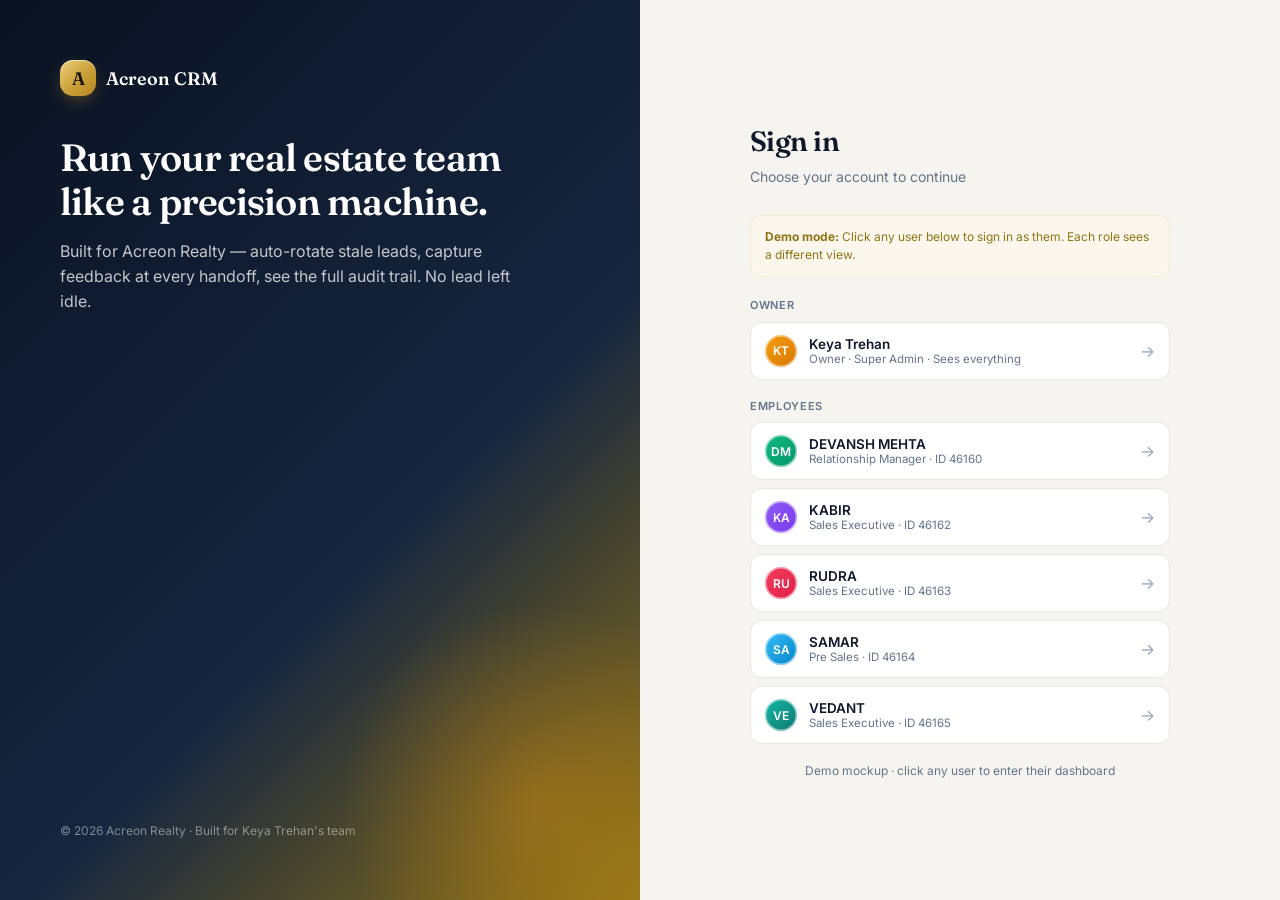
==== channel-partners.html @ ea645034 "Anonymize all names + rebrand to Acreon; premium mobile-app restyle - Replace every employee/lead/CP" ====
<!DOCTYPE html>
<html lang="en">
<head>
<meta charset="UTF-8">
<meta name="robots" content="noindex">
<meta name="viewport" content="width=device-width, initial-scale=1.0">
<link rel="icon" href="data:image/svg+xml,%3Csvg xmlns='http://www.w3.org/2000/svg' viewBox='0 0 24 24'%3E%3Crect width='24' height='24' rx='6' fill='%23b45309'/%3E%3Ctext x='12' y='17' font-size='14' font-family='Georgia,serif' fill='white' text-anchor='middle'%3ED%3C/text%3E%3C/svg%3E">
<title>Channel Partners — Acreon CRM</title>
<link rel="preconnect" href="https://fonts.googleapis.com">
<link rel="preconnect" href="https://fonts.gstatic.com" crossorigin>
<link href="https://fonts.googleapis.com/css2?family=Fraunces:opsz,wght@9..144,500;9..144,600;9..144,700&family=Inter:wght@400;500;600;700&family=JetBrains+Mono:wght@400;500&display=swap" rel="stylesheet">
<link rel="stylesheet" href="assets/styles.css?v=2">
<script>window.MOCK_DATA = {"owner":{"id":"U-1000","name":"Keya Trehan","initials":"KT","color":"amber","roleName":"Super Admin"},"employees":[{"id":"U-1001","name":"DEVANSH MEHTA","initials":"DM","color":"emerald","roleName":"Relationship Manager","email":"devansh.mehta@acreon.in","phone":"+91 96060 79735","employeeId":"46160","department":"Sales","joinedAt":"28 Jun 2024"},{"id":"U-1003","name":"KABIR","initials":"KA","color":"violet","roleName":"Sales Executive","email":"kabir@acreon.in","phone":"+91 96060 79731","employeeId":"46162","department":"Sales","joinedAt":"28 Nov 2025"},{"id":"U-1004","name":"RUDRA","initials":"RU","color":"rose","roleName":"Sales Executive","email":"rudra@acreon.in","phone":"+91 89048 48265","employeeId":"46163","department":"Sales","joinedAt":"28 Nov 2025"},{"id":"U-1005","name":"SAMAR","initials":"SA","color":"sky","roleName":"Pre Sales","email":"samar@acreon.in","phone":"+91 94490 81533","employeeId":"46164","department":"Sales","joinedAt":"28 Nov 2025"},{"id":"U-1006","name":"VEDANT","initials":"VE","color":"teal","roleName":"Sales Executive","email":"vedant@acreon.in","phone":"+91 99456 41244","employeeId":"46165","department":"Sales","joinedAt":"28 Nov 2025"}],"projects":[{"name":"SOBHA Crystal Meadows","location":"North Bangalore","zone":"North","priceCr":10.5,"types":["3BHK","4BHK","Villa"]},{"name":"Diamond Blossoms","location":"East Bangalore","zone":"East","priceCr":3.65,"types":["2BHK","3BHK"]},{"name":"Kavin Sethi","location":"Whitefield","zone":"East","priceCr":3,"types":["2BHK","3BHK"]},{"name":"Sowparnika Life On The Green","location":"Sarjapur Road","zone":"South","priceCr":2,"types":["1BHK","2BHK"]},{"name":"Natura Earth Villas","location":"Devanahalli","zone":"North","priceCr":2,"types":["Villa","Plot"]},{"name":"Natura Flying Leaf","location":"Yelahanka","zone":"North","priceCr":2,"types":["Plot","Villa"]},{"name":"Eklavya Arora","location":"Hennur","zone":"North","priceCr":2,"types":["2BHK","3BHK"]},{"name":"JRC Sanzio","location":"Hoskote","zone":"East","priceCr":2,"types":["2BHK","3BHK"]},{"name":"JRC Palladio","location":"Whitefield","zone":"East","priceCr":3,"types":["3BHK","4BHK"]},{"name":"Song Of Silence","location":"Kanakapura Road","zone":"South","priceCr":2,"types":["2BHK","3BHK"]},{"name":"Buildiko Spring Woods - Ceyone","location":"Sarjapur Road","zone":"South","priceCr":3,"types":["3BHK","Villa"]},{"name":"Atco La-Vivant","location":"Doddaballapur","zone":"North","priceCr":3,"types":["Villa","Plot"]},{"name":"Soulace Modern Space","location":"Bellandur","zone":"East","priceCr":4,"types":["3BHK","4BHK"]},{"name":"NVT Symphony Of Orchids","location":"JP Nagar","zone":"South","priceCr":6,"types":["4BHK","Villa"]},{"name":"Woodslave","location":"Whitefield","zone":"East","priceCr":3,"types":["Villa","Plot"]},{"name":"Vaishali Anand","location":"Electronic City","zone":"South","priceCr":2.95,"types":["2BHK","3BHK"]},{"name":"NATURA ATAVI","location":"Yelahanka","zone":"North","priceCr":2.9,"types":["Villa","Plot"]},{"name":"Grand La Palazzo","location":"Hennur Road","zone":"North","priceCr":2.55,"types":["3BHK","4BHK"]},{"name":"Kavin Jalan","location":"Whitefield","zone":"East","priceCr":2.85,"types":["2BHK","3BHK"]},{"name":"Sri Balaji Urban Retreat","location":"Bommanahalli","zone":"South","priceCr":2.84,"types":["2BHK","3BHK"]},{"name":"MJR DIVINE MEADOWS","location":"Bagaluru","zone":"North","priceCr":3.06,"types":["Plot","Villa"]}],"channelPartners":[{"id":"CP-10001","name":"Pranav Ohri","firm":"Skyline Realty","initials":"PO","color":"emerald","phone":"+91 98801 22110","email":"pranav.ohri@acreon.in","reraRegNo":"PRM/KA/RERA/1251/310/AG/180921/002345","area":"Whitefield","status":"Active","onboardedAt":"12 Jan 2026","approvedBy":"Keya Trehan"},{"id":"CP-10002","name":"Advik Bhasin","firm":"Nest Property Hub","initials":"AB","color":"violet","phone":"+91 99016 44218","email":"advik.bhasin@acreon.in","reraRegNo":"PRM/KA/RERA/1251/310/AG/050322/006781","area":"Sarjapur Road","status":"Active","onboardedAt":"18 Jan 2026","approvedBy":"Keya Trehan"},{"id":"CP-10003","name":"Diya Handa","firm":"Citywide Brokers","initials":"DH","color":"sky","phone":"+91 90085 73390","email":"diya.handa@acreon.in","reraRegNo":"PRM/KA/RERA/1251/446/AG/110522/008934","area":"North Bangalore","status":"Active","onboardedAt":"02 Feb 2026","approvedBy":"Keya Trehan"},{"id":"CP-10004","name":"Raghav Marwah","firm":"Anchor Estates","initials":"RM","color":"amber","phone":"+91 96320 11874","email":"raghav.marwah@acreon.in","reraRegNo":"PRM/KA/RERA/1251/446/AG/190722/010220","area":"East Bangalore","status":"Active","onboardedAt":"20 Feb 2026","approvedBy":"Keya Trehan"},{"id":"CP-10005","name":"Zorawar Sarin","firm":"Urban Keys Realty","initials":"ZS","color":"rose","phone":"+91 73538 90021","email":"zorawar.sarin@acreon.in","reraRegNo":"—","area":"Hennur","status":"Pending","onboardedAt":"28 May 2026","approvedBy":null},{"id":"CP-10006","name":"Myra Walia","firm":"Prime Plots & Homes","initials":"MW","color":"slate","phone":"+91 80889 45612","email":"myra.walia@acreon.in","reraRegNo":"PRM/KA/RERA/1251/310/AG/240122/004567","area":"Yelahanka","status":"Suspended","onboardedAt":"05 Dec 2025","approvedBy":"Keya Trehan"}],"clashRecords":[{"id":"CL-5001","leadId":"L-1104","conflictsWithLeadId":"L-1104","phone":"+91 89045 67890","project":"Natura Earth Villas","kind":"clash","status":"open","resolution":null,"resolvedBy":null,"newRegistrant":{"name":"Pranav Ohri","type":"cp","registeredAt":"2026-05-30"},"existingRegistrant":{"name":"KABIR","type":"inhouse","registeredAt":"2026-04-21"}},{"id":"CL-5002","leadId":"L-1102","conflictsWithLeadId":"L-1102","phone":"+91 97412 89234","project":"Kavin Sethi","kind":"clash","status":"open","resolution":null,"resolvedBy":null,"newRegistrant":{"name":"Advik Bhasin","type":"cp","registeredAt":"2026-06-01"},"existingRegistrant":{"name":"RUDRA","type":"inhouse","registeredAt":"2026-04-19"}},{"id":"CL-5003","leadId":null,"conflictsWithLeadId":"L-1105","phone":"+91 98760 33445","project":"NVT Symphony Of Orchids","kind":"verification","status":"open","resolution":null,"resolvedBy":null,"newRegistrant":{"name":"Diya Handa","type":"cp","registeredAt":"2026-06-02","proposedLeadName":"Manas Garg"},"existingRegistrant":{"name":"DEVANSH MEHTA","type":"inhouse","registeredAt":"2026-04-22","leadName":"Nirvaan Datta"}}],"leads":[{"id":"L-1000","name":"Rudra Tandon","initials":"RT","color":"amber","phone":"+91 90610 17660","email":"rudra.tandon@gmail.com","project":"Amberstone Sleek","budget":"2.5 Cr","config":"5 BHK","stage":"Negotiation","source":"Facebook","sourceCls":"source-fb","sourceIcon":"F","currentOwnerId":"U-1001","originalOwnerId":"U-1001","isClosed":false,"rotations":0,"isStale":false,"daysSinceContact":2,"dealValue":null,"statusLabel":"Fresh — Active","statusPill":"pill-emerald","registrantType":"inhouse","registeredBy":"U-1001","registrantName":"DEVANSH MEHTA","registeredAt":"2025-11-30","validityDays":90,"claimValidUntil":"2026-02-28","clashStatus":null,"relatedTo":[]},{"id":"L-1001","name":"Veer","initials":"VE","color":"emerald","phone":"+91 94816 70279","email":"veer@gmail.com","project":"Amberstone Sleek","budget":"2 Cr","config":"3 BHK","stage":"Open","source":"Instagram","sourceCls":"source-ig","sourceIcon":"I","currentOwnerId":"U-1001","originalOwnerId":"U-1001","isClosed":false,"rotations":0,"isStale":true,"daysSinceContact":5,"dealValue":null,"statusLabel":"Fresh — Active","statusPill":"pill-emerald","registrantType":"inhouse","registeredBy":"U-1001","registrantName":"DEVANSH MEHTA","registeredAt":"2025-11-30","validityDays":90,"claimValidUntil":"2026-02-28","clashStatus":null,"relatedTo":[]},{"id":"L-1002","name":"Rudra Nanda","initials":"RN","color":"violet","phone":"+91 89042 75185","email":"rudra.nanda@gmail.com","project":"Signatures","budget":"1.5 Cr","config":"3 BHK","stage":"Open","source":"Facebook","sourceCls":"source-fb","sourceIcon":"F","currentOwnerId":"U-1001","originalOwnerId":"U-1001","isClosed":false,"rotations":0,"isStale":true,"daysSinceContact":4,"dealValue":null,"statusLabel":"Fresh — Active","statusPill":"pill-emerald","registrantType":"inhouse","registeredBy":"U-1001","registrantName":"DEVANSH MEHTA","registeredAt":"2025-11-30","validityDays":90,"claimValidUntil":"2026-02-28","clashStatus":null,"relatedTo":[]},{"id":"L-1003","name":"Kabir Darsh","initials":"KD","color":"rose","phone":"+91 96200 01490","email":"kabir.darsh@gmail.com","project":"Signatures","budget":"2 Cr","config":"3 BHK","stage":"Open","source":"Facebook","sourceCls":"source-fb","sourceIcon":"F","currentOwnerId":"U-1001","originalOwnerId":"U-1001","isClosed":false,"rotations":0,"isStale":true,"daysSinceContact":6,"dealValue":null,"statusLabel":"Fresh — Active","statusPill":"pill-emerald","registrantType":"inhouse","registeredBy":"U-1001","registrantName":"DEVANSH MEHTA","registeredAt":"2025-11-30","validityDays":90,"claimValidUntil":"2026-02-28","clashStatus":null,"relatedTo":[]},{"id":"L-1004","name":"Bodhi Bakshi","initials":"BB","color":"sky","phone":"+91 99021 98778","email":"bodhi.bakshi@gmail.com","project":"Signatures","budget":"1.8 Cr","config":"3 BHK","stage":"Opportunity","source":"Instagram","sourceCls":"source-ig","sourceIcon":"I","currentOwnerId":"U-1001","originalOwnerId":"U-1001","isClosed":false,"rotations":0,"isStale":true,"daysSinceContact":3,"dealValue":null,"statusLabel":"Fresh — Active","statusPill":"pill-emerald","registrantType":"inhouse","registeredBy":"U-1001","registrantName":"DEVANSH MEHTA","registeredAt":"2025-11-30","validityDays":90,"claimValidUntil":"2026-02-28","clashStatus":null,"relatedTo":[]},{"id":"L-1100","name":"Jayesh Sodhi","initials":"JS","color":"teal","phone":"+91 98450 23001","email":"jayesh.sodhi@gmail.com","project":"SOBHA Crystal Meadows","budget":"10 Cr","config":"4 BHK","stage":"Prospect","source":"99acres","sourceCls":"source-99","sourceIcon":"9","currentOwnerId":"U-1003","originalOwnerId":"U-1001","isClosed":false,"rotations":1,"isStale":false,"daysSinceContact":1,"dealValue":null,"statusLabel":"Rotated 1x","statusPill":"pill-amber","registrantType":"cp","registeredBy":"CP-10001","registrantName":"Pranav Ohri","registeredAt":"2026-04-17","validityDays":90,"claimValidUntil":"2026-07-16","clashStatus":null,"relatedTo":[]},{"id":"L-1101","name":"Saira Uppal","initials":"SU","color":"slate","phone":"+91 99876 45112","email":"saira.uppal@gmail.com","project":"Diamond Blossoms","budget":"3.65 Cr","config":"3 BHK","stage":"Closed","source":"MagicBricks","sourceCls":"source-mb","sourceIcon":"M","currentOwnerId":"U-1004","originalOwnerId":"U-1003","isClosed":true,"rotations":1,"isStale":false,"daysSinceContact":null,"dealValue":3.4,"statusLabel":"Converted to Deal","statusPill":"pill-emerald","registrantType":"cp","registeredBy":"CP-10002","registrantName":"Advik Bhasin","registeredAt":"2026-04-18","validityDays":90,"claimValidUntil":"2026-07-17","clashStatus":null,"relatedTo":[]},{"id":"L-1102","name":"Shaurya Chhabra","initials":"SC","color":"indigo","phone":"+91 97412 89234","email":"shaurya.chhabra@gmail.com","project":"Kavin Sethi","budget":"3 Cr","config":"3 BHK","stage":"Closed","source":"Housing.com","sourceCls":"source-housing","sourceIcon":"H","currentOwnerId":"U-1005","originalOwnerId":"U-1004","isClosed":true,"rotations":1,"isStale":false,"daysSinceContact":null,"dealValue":2.8,"statusLabel":"Converted to Deal","statusPill":"pill-emerald","registrantType":"inhouse","registeredBy":"U-1004","registrantName":"RUDRA","registeredAt":"2026-04-19","validityDays":90,"claimValidUntil":"2026-07-18","clashStatus":"under_review","relatedTo":[]},{"id":"L-1103","name":"Darsh Bhalla","initials":"DB","color":"amber","phone":"+91 99001 23456","email":"darsh.bhalla@gmail.com","project":"Soulace Modern Space","budget":"4 Cr","config":"Villa","stage":"Site Visit","source":"Facebook","sourceCls":"source-fb","sourceIcon":"F","currentOwnerId":"U-1006","originalOwnerId":"U-1001","isClosed":false,"rotations":2,"isStale":true,"daysSinceContact":3,"dealValue":null,"statusLabel":"Rotated 2x","statusPill":"pill-amber","registrantType":"cp","registeredBy":"CP-10003","registrantName":"Diya Handa","registeredAt":"2026-04-20","validityDays":90,"claimValidUntil":"2026-07-19","clashStatus":null,"relatedTo":[]},{"id":"L-1104","name":"Parth Luthra","initials":"PL","color":"emerald","phone":"+91 89045 67890","email":"parth.luthra@gmail.com","project":"Natura Earth Villas","budget":"2 Cr","config":"Villa","stage":"Site Visit","source":"Instagram","sourceCls":"source-ig","sourceIcon":"I","currentOwnerId":"U-1001","originalOwnerId":"U-1003","isClosed":false,"rotations":2,"isStale":true,"daysSinceContact":3,"dealValue":null,"statusLabel":"Rotated 2x","statusPill":"pill-amber","registrantType":"inhouse","registeredBy":"U-1003","registrantName":"KABIR","registeredAt":"2026-04-21","validityDays":90,"claimValidUntil":"2026-07-20","clashStatus":"under_review","relatedTo":[]},{"id":"L-1105","name":"Nirvaan Datta","initials":"ND","color":"violet","phone":"+91 98760 33445","email":"nirvaan.datta@gmail.com","project":"NVT Symphony Of Orchids","budget":"6 Cr","config":"4 BHK","stage":"Opportunity","source":"99acres","sourceCls":"source-99","sourceIcon":"9","currentOwnerId":"U-1005","originalOwnerId":"U-1001","isClosed":false,"rotations":3,"isStale":false,"daysSinceContact":2,"dealValue":null,"statusLabel":"Final attempt","statusPill":"pill-red","registrantType":"inhouse","registeredBy":"U-1001","registrantName":"DEVANSH MEHTA","registeredAt":"2026-04-22","validityDays":90,"claimValidUntil":"2026-07-21","clashStatus":null,"relatedTo":[]},{"id":"L-1106","name":"Devansh Sahni","initials":"DS","color":"rose","phone":"+91 70450 11223","email":"devansh.sahni@gmail.com","project":"JRC Palladio","budget":"3 Cr","config":"3 BHK","stage":"Open","source":"Website","sourceCls":"source-website","sourceIcon":"W","currentOwnerId":"U-1005","originalOwnerId":"U-1004","isClosed":false,"rotations":3,"isStale":true,"daysSinceContact":3,"dealValue":null,"statusLabel":"Final attempt","statusPill":"pill-red","registrantType":"inhouse","registeredBy":"U-1004","registrantName":"RUDRA","registeredAt":"2026-04-23","validityDays":90,"claimValidUntil":"2026-07-22","clashStatus":null,"relatedTo":[]},{"id":"L-1107","name":"Tara Malhotra","initials":"TM","color":"sky","phone":"+91 80505 67098","email":"tara.malhotra@gmail.com","project":"Grand La Palazzo","budget":"2.55 Cr","config":"3 BHK","stage":"Closed","source":"Walk-in","sourceCls":"source-walkin","sourceIcon":"V","currentOwnerId":"U-1006","originalOwnerId":"U-1001","isClosed":true,"rotations":3,"isStale":false,"daysSinceContact":null,"dealValue":2.4,"statusLabel":"Converted to Deal","statusPill":"pill-emerald","registrantType":"inhouse","registeredBy":"U-1001","registrantName":"DEVANSH MEHTA","registeredAt":"2026-04-24","validityDays":90,"claimValidUntil":"2026-07-23","clashStatus":null,"relatedTo":[]},{"id":"L-1108","name":"Urvi Thakur","initials":"UT","color":"teal","phone":"+91 99800 12131","email":"urvi.thakur@gmail.com","project":"Natura Flying Leaf","budget":"2 Cr","config":"Villa","stage":"Closed","source":"Referral","sourceCls":"source-referral","sourceIcon":"R","currentOwnerId":"U-1005","originalOwnerId":"U-1003","isClosed":true,"rotations":3,"isStale":false,"daysSinceContact":null,"dealValue":1.9,"statusLabel":"Converted to Deal","statusPill":"pill-emerald","registrantType":"inhouse","registeredBy":"U-1003","registrantName":"KABIR","registeredAt":"2026-04-25","validityDays":90,"claimValidUntil":"2026-07-24","clashStatus":null,"relatedTo":[]},{"id":"L-1109","name":"Shaurya Hooda","initials":"SH","color":"slate","phone":"+91 70222 33445","email":"shaurya.hooda@gmail.com","project":"Sri Balaji Urban Retreat","budget":"2.84 Cr","config":"3 BHK","stage":"Closed","source":"Facebook","sourceCls":"source-fb","sourceIcon":"F","currentOwnerId":"U-1003","originalOwnerId":"U-1004","isClosed":true,"rotations":3,"isStale":false,"daysSinceContact":null,"dealValue":null,"statusLabel":"Not Interested","statusPill":"pill-slate","registrantType":"inhouse","registeredBy":"U-1004","registrantName":"RUDRA","registeredAt":"2026-04-26","validityDays":90,"claimValidUntil":"2026-07-25","clashStatus":null,"relatedTo":[]}]};</script>
</head>
<body data-page="channel-partners" data-owner-only="1">
<div class="app" id="appShell">
  <!-- Sidebar + topbar injected by app.js with role-aware nav -->
  <aside class="sidebar" id="sidebar"></aside>
  <main class="main">
    <header class="topbar" id="topbar"></header>
    <div class="content">
      
  <div style="display:flex;align-items:center;margin-bottom:20px;">
    <div><div class="section-title">Channel Partners</div><div class="section-sub">6 partners · 4 active · external brokers who source leads for Acreon</div></div>
    <div style="flex:1;"></div>
    <button class="btn btn-ghost" data-action="export-cps">⤓ Export CSV</button>
    <button class="btn btn-ghost" data-action="import-cps">⤒ Import CSV</button>
    <button class="btn btn-accent" data-action="add-cp">+ Add Channel Partner</button>
  </div>

  <div class="card">
    <table class="table" data-cp-table>
      <thead><tr><th>Partner</th><th>Firm</th><th>Phone</th><th>RERA No.</th><th>Area</th><th>Status</th><th></th></tr></thead>
      <tbody data-cp-body>
        
          <tr data-cp-row data-cp-id="CP-10001">
            <td><div class="lead-name-cell"><div class="avatar avatar-md avatar-emerald">RM</div><div><div class="cell-strong">Pranav Ohri</div><div class="lead-meta">CP-10001 · pranav@skylinerealty.in</div></div></div></td>
            <td><div class="cell-strong" style="font-size:12.5px;">Skyline Realty</div></td>
            <td style="font-size:12.5px;color:var(--color-slate-700);">+91 98801 22110</td>
            <td style="font-size:11.5px;color:var(--color-slate-500);font-family:var(--font-mono,monospace);">PRM/KA/RERA/1251/310/AG/180921/002345</td>
            <td style="font-size:12.5px;color:var(--color-slate-700);">Whitefield</td>
            <td data-cp-status><span class="pill pill-emerald"><span class="pill-dot"></span>Active</span></td>
            <td data-cp-actions>
              <button class="btn btn-ghost btn-sm" data-action="cp-suspend" data-cp-id="CP-10001" data-cp-name="Pranav Ohri">Suspend</button>
            </td>
          </tr>
          <tr data-cp-row data-cp-id="CP-10002">
            <td><div class="lead-name-cell"><div class="avatar avatar-md avatar-violet">AP</div><div><div class="cell-strong">Advik Bhasin</div><div class="lead-meta">CP-10002 · advik@nesthub.in</div></div></div></td>
            <td><div class="cell-strong" style="font-size:12.5px;">Nest Property Hub</div></td>
            <td style="font-size:12.5px;color:var(--color-slate-700);">+91 99016 44218</td>
            <td style="font-size:11.5px;color:var(--color-slate-500);font-family:var(--font-mono,monospace);">PRM/KA/RERA/1251/310/AG/050322/006781</td>
            <td style="font-size:12.5px;color:var(--color-slate-700);">Sarjapur Road</td>
            <td data-cp-status><span class="pill pill-emerald"><span class="pill-dot"></span>Active</span></td>
            <td data-cp-actions>
              <button class="btn btn-ghost btn-sm" data-action="cp-suspend" data-cp-id="CP-10002" data-cp-name="Advik Bhasin">Suspend</button>
            </td>
          </tr>
          <tr data-cp-row data-cp-id="CP-10003">
            <td><div class="lead-name-cell"><div class="avatar avatar-md avatar-sky">IK</div><div><div class="cell-strong">Diya Handa</div><div class="lead-meta">CP-10003 · diya@citywidebrokers.in</div></div></div></td>
            <td><div class="cell-strong" style="font-size:12.5px;">Citywide Brokers</div></td>
            <td style="font-size:12.5px;color:var(--color-slate-700);">+91 90085 73390</td>
            <td style="font-size:11.5px;color:var(--color-slate-500);font-family:var(--font-mono,monospace);">PRM/KA/RERA/1251/446/AG/110522/008934</td>
            <td style="font-size:12.5px;color:var(--color-slate-700);">North Bangalore</td>
            <td data-cp-status><span class="pill pill-emerald"><span class="pill-dot"></span>Active</span></td>
            <td data-cp-actions>
              <button class="btn btn-ghost btn-sm" data-action="cp-suspend" data-cp-id="CP-10003" data-cp-name="Diya Handa">Suspend</button>
            </td>
          </tr>
          <tr data-cp-row data-cp-id="CP-10004">
            <td><div class="lead-name-cell"><div class="avatar avatar-md avatar-amber">DR</div><div><div class="cell-strong">Raghav Marwah</div><div class="lead-meta">CP-10004 · raghav@anchorestates.in</div></div></div></td>
            <td><div class="cell-strong" style="font-size:12.5px;">Anchor Estates</div></td>
            <td style="font-size:12.5px;color:var(--color-slate-700);">+91 96320 11874</td>
            <td style="font-size:11.5px;color:var(--color-slate-500);font-family:var(--font-mono,monospace);">PRM/KA/RERA/1251/446/AG/190722/010220</td>
            <td style="font-size:12.5px;color:var(--color-slate-700);">East Bangalore</td>
            <td data-cp-status><span class="pill pill-emerald"><span class="pill-dot"></span>Active</span></td>
            <td data-cp-actions>
              <button class="btn btn-ghost btn-sm" data-action="cp-suspend" data-cp-id="CP-10004" data-cp-name="Raghav Marwah">Suspend</button>
            </td>
          </tr>
          <tr data-cp-row data-cp-id="CP-10005">
            <td><div class="lead-name-cell"><div class="avatar avatar-md avatar-rose">FS</div><div><div class="cell-strong">Zorawar Sarin</div><div class="lead-meta">CP-10005 · zorawar@urbankeys.in</div></div></div></td>
            <td><div class="cell-strong" style="font-size:12.5px;">Urban Keys Realty</div></td>
            <td style="font-size:12.5px;color:var(--color-slate-700);">+91 73538 90021</td>
            <td style="font-size:11.5px;color:var(--color-slate-500);font-family:var(--font-mono,monospace);">—</td>
            <td style="font-size:12.5px;color:var(--color-slate-700);">Hennur</td>
            <td data-cp-status><span class="pill pill-amber"><span class="pill-dot"></span>Pending</span></td>
            <td data-cp-actions>
              <button class="btn btn-accent btn-sm" data-action="cp-approve" data-cp-id="CP-10005" data-cp-name="Zorawar Sarin">Approve</button>
            </td>
          </tr>
          <tr data-cp-row data-cp-id="CP-10006">
            <td><div class="lead-name-cell"><div class="avatar avatar-md avatar-slate">GH</div><div><div class="cell-strong">Myra Walia</div><div class="lead-meta">CP-10006 · myra@primeplots.in</div></div></div></td>
            <td><div class="cell-strong" style="font-size:12.5px;">Prime Plots &amp; Homes</div></td>
            <td style="font-size:12.5px;color:var(--color-slate-700);">+91 80889 45612</td>
            <td style="font-size:11.5px;color:var(--color-slate-500);font-family:var(--font-mono,monospace);">PRM/KA/RERA/1251/310/AG/240122/004567</td>
            <td style="font-size:12.5px;color:var(--color-slate-700);">Yelahanka</td>
            <td data-cp-status><span class="pill pill-slate"><span class="pill-dot"></span>Suspended</span></td>
            <td data-cp-actions>
              <button class="btn btn-accent btn-sm" data-action="cp-approve" data-cp-id="CP-10006" data-cp-name="Myra Walia">Reinstate</button>
            </td>
          </tr>
      </tbody>
    </table>
    <div style="padding:14px 22px;border-top:1px solid var(--color-border);font-size:12.5px;color:var(--color-slate-500);">
      Only <strong>Active</strong> partners are selectable as a lead's CP registrant. Approve a Pending partner to activate them.
    </div>
  </div>

    </div>
  </main>
</div>

<div class="modal-overlay" id="feedbackModal" hidden>
  <div class="modal-card">
    <div class="modal-header">
      <div class="modal-title">Add Feedback Note</div>
      <button class="modal-close" data-close>×</button>
    </div>
    <div class="modal-body">
      <p class="modal-sub">Record the result of your last customer interaction. This is visible to Keya and stays on the lead's permanent trail.</p>
      <div class="field">
        <label>Outcome</label>
        <select id="fbOutcome">
          <option>Customer not responding — called multiple times, no answer</option>
          <option>Phone switched off / out of service</option>
          <option>Customer asked to call back later — scheduling follow-up</option>
          <option>No reply to WhatsApp / call for several days</option>
          <option>Customer says budget reconsidering — pending decision</option>
          <option>Site visit scheduled and missed</option>
          <option>Other (specify below)</option>
        </select>
      </div>
      <div class="field">
        <label>Additional note (optional)</label>
        <textarea id="fbNote" rows="3" placeholder="Add any context Keya should see..."></textarea>
      </div>
    </div>
    <div class="modal-actions">
      <button class="btn btn-ghost" data-close>Cancel</button>
      <button class="btn btn-primary" id="fbSubmit">Save Feedback</button>
    </div>
  </div>
</div>

<div class="modal-overlay" id="transferModal" hidden>
  <div class="modal-card">
    <div class="modal-header">
      <div class="modal-title">Transfer Lead</div>
      <button class="modal-close" data-close>×</button>
    </div>
    <div class="modal-body">
      <p class="modal-sub">Hand this lead to another team member. The current owner must add a reason — Keya can see every transfer in the audit trail.</p>
      <div class="field">
        <label>Transfer to</label>
        <select id="trEmployee">
          <option value="U-1001">DEVANSH MEHTA · Relationship Manager</option><option value="U-1003">KABIR · Sales Executive</option><option value="U-1004">RUDRA · Sales Executive</option><option value="U-1005">SAMAR · Pre Sales</option><option value="U-1006">VEDANT · Sales Executive</option>
        </select>
      </div>
      <div class="field">
        <label>Reason for transfer</label>
        <select id="trReason">
          <option>Customer not responding to me — wants a fresh voice</option>
          <option>Out of my region / project expertise</option>
          <option>Going on leave — need cover</option>
          <option>Customer requested a different agent</option>
          <option>Workload rebalance</option>
          <option>Other (specify in note)</option>
        </select>
      </div>
      <div class="field">
        <label>Note for the receiving employee</label>
        <textarea id="trNote" rows="3" placeholder="Brief them on context, customer preferences, last conversation..."></textarea>
      </div>
    </div>
    <div class="modal-actions">
      <button class="btn btn-ghost" data-close>Cancel</button>
      <button class="btn btn-primary" id="trSubmit">Transfer Lead</button>
    </div>
  </div>
</div>

<div class="modal-overlay" id="closeModal" hidden>
  <div class="modal-card">
    <div class="modal-header">
      <div class="modal-title">Close Lead</div>
      <button class="modal-close" data-close>×</button>
    </div>
    <div class="modal-body">
      <p class="modal-sub">Closing a lead is final. Keya reviews every closed lead — choose the reason carefully.</p>
      <div class="field">
        <label>Reason for closing</label>
        <select id="clReason">
          <option>Disqualified — budget mismatch</option><option>Not Interested</option><option>Bought elsewhere</option><option>Wrong number / spam lead</option><option>Converted to Deal</option><option>Postponed — long-term</option>
        </select>
      </div>
      <div class="field">
        <label>Final note (optional)</label>
        <textarea id="clNote" rows="3" placeholder="Anything Keya should know about this decision..."></textarea>
      </div>
    </div>
    <div class="modal-actions">
      <button class="btn btn-ghost" data-close>Cancel</button>
      <button class="btn btn-danger" id="clSubmit">Close Lead</button>
    </div>
  </div>
</div>

<div class="modal-overlay" id="addLeadModal" hidden>
  <div class="modal-card" style="max-width:560px;">
    <div class="modal-header">
      <div class="modal-title">Add New Lead</div>
      <button class="modal-close" data-close>×</button>
    </div>
    <div class="modal-body">
      <p class="modal-sub">Capture a new prospect. You can update any field later from the lead detail page.</p>
      <div style="display:grid;grid-template-columns:1fr 1fr;gap:14px 16px;">
        <div class="field"><label>First name</label><input type="text" id="alFirstName" placeholder="e.g., Rudra"></div>
        <div class="field"><label>Last name</label><input type="text" id="alLastName" placeholder="e.g., Tandon"></div>
        <div class="field"><label>Phone</label><input type="tel" id="alPhone" placeholder="+91 90000 00000"></div>
        <div class="field"><label>Email</label><input type="email" id="alEmail" placeholder="lead@example.com"></div>
        <div class="field"><label>Source</label><select id="alSource"><option value="fb">Facebook</option><option value="ig">Instagram</option><option value="99">99acres</option><option value="mb">MagicBricks</option><option value="housing">Housing.com</option><option value="website">Website</option><option value="walkin">Walk-in</option><option value="referral">Referral</option></select></div>
        <div class="field"><label>Project</label><select id="alProject"><option value="SOBHA Crystal Meadows">SOBHA Crystal Meadows</option><option value="Diamond Blossoms">Diamond Blossoms</option><option value="Kavin Sethi">Kavin Sethi</option><option value="Sowparnika Life On The Green">Sowparnika Life On The Green</option><option value="Natura Earth Villas">Natura Earth Villas</option><option value="Natura Flying Leaf">Natura Flying Leaf</option><option value="Eklavya Arora">Eklavya Arora</option><option value="JRC Sanzio">JRC Sanzio</option><option value="JRC Palladio">JRC Palladio</option><option value="Song Of Silence">Song Of Silence</option><option value="Buildiko Spring Woods - Ceyone">Buildiko Spring Woods - Ceyone</option><option value="Atco La-Vivant">Atco La-Vivant</option><option value="Soulace Modern Space">Soulace Modern Space</option><option value="NVT Symphony Of Orchids">NVT Symphony Of Orchids</option><option value="Woodslave">Woodslave</option><option value="Vaishali Anand">Vaishali Anand</option><option value="NATURA ATAVI">NATURA ATAVI</option><option value="Grand La Palazzo">Grand La Palazzo</option><option value="Kavin Jalan">Kavin Jalan</option><option value="Sri Balaji Urban Retreat">Sri Balaji Urban Retreat</option><option value="MJR DIVINE MEADOWS">MJR DIVINE MEADOWS</option><option value="Other">Other (specify below)</option></select></div>
        <div class="field"><label>Configuration</label><select id="alConfig"><option>2 BHK</option><option>2.5 BHK</option><option>3 BHK</option><option>3.5 BHK</option><option>4 BHK</option><option>Villa</option><option>Plot</option></select></div>
        <div class="field"><label>Budget</label><input type="text" id="alBudget" placeholder="e.g., 2.5 Cr"></div>
        <div class="field"><label>Possession</label><select id="alPossession"><option>Ready to Move</option><option>Mar 2026</option><option>Jun 2026</option><option>Dec 2026</option><option>Mar 2027</option><option>Jun 2027</option></select></div>
        <div class="field"><label>Assign to</label><select id="alOwner"><option value="U-1001">DEVANSH MEHTA</option><option value="U-1003">KABIR</option><option value="U-1004">RUDRA</option><option value="U-1005">SAMAR</option><option value="U-1006">VEDANT</option></select></div>
        <div class="field"><label>Validity (days)</label><input type="number" id="alValidity" value="90" min="1" max="365"></div>
      </div>
      <div style="margin-top:14px;padding-top:14px;border-top:1px solid var(--color-slate-100);">
        <div class="field" style="margin-bottom:10px;">
          <label>Registered by</label>
          <div style="display:flex;gap:8px;">
            <button type="button" class="filter-chip is-active" id="alRegInhouse" data-regtype="inhouse" style="flex:1;justify-content:center;">In-house employee</button>
            <button type="button" class="filter-chip" id="alRegCp" data-regtype="cp" style="flex:1;justify-content:center;">Channel Partner</button>
          </div>
        </div>
        <div class="field" id="alRegPickerWrap">
          <label id="alRegPickerLabel">Employee</label>
          <select id="alRegInhousePicker"><option value="U-1001">DEVANSH MEHTA · Relationship Manager</option><option value="U-1003">KABIR · Sales Executive</option><option value="U-1004">RUDRA · Sales Executive</option><option value="U-1005">SAMAR · Pre Sales</option><option value="U-1006">VEDANT · Sales Executive</option></select>
          <select id="alRegCpPicker" hidden><option value="CP-10001">Pranav Ohri · Skyline Realty</option><option value="CP-10002">Advik Bhasin · Nest Property Hub</option><option value="CP-10003">Diya Handa · Citywide Brokers</option><option value="CP-10004">Raghav Marwah · Anchor Estates</option></select>
          <div class="text-xs muted" style="margin-top:4px;">Only Active channel partners can be selected. The claim is held for the validity window above.</div>
        </div>
      </div>
    </div>
    <div class="modal-actions">
      <button class="btn btn-ghost" data-close>Cancel</button>
      <button class="btn btn-primary" id="alSubmit">Add Lead</button>
    </div>
  </div>
</div>

<div class="modal-overlay" id="verifyModal" hidden>
  <div class="modal-card">
    <div class="modal-header">
      <div class="modal-title">⚠ Pending Verification</div>
      <button class="modal-close" data-close>×</button>
    </div>
    <div class="modal-body">
      <p class="modal-sub" id="verifyMsg">This mobile is already registered for this project under a different name.</p>
    </div>
    <div class="modal-actions">
      <button class="btn btn-ghost" id="verifyDifferent">Different customer</button>
      <button class="btn btn-primary" id="verifySame">Same customer</button>
    </div>
  </div>
</div>

<div class="modal-overlay" id="addCpModal" hidden>
  <div class="modal-card">
    <div class="modal-header">
      <div class="modal-title">Add Channel Partner</div>
      <button class="modal-close" data-close>×</button>
    </div>
    <div class="modal-body">
      <p class="modal-sub">Onboard a broker/agency into the directory. New partners start as <strong>Pending</strong> until you approve them.</p>
      <div style="display:grid;grid-template-columns:1fr 1fr;gap:14px 16px;">
        <div class="field"><label>Partner name</label><input type="text" id="cpName" placeholder="e.g., Pranav Ohri"></div>
        <div class="field"><label>Firm / Agency</label><input type="text" id="cpFirm" placeholder="e.g., Skyline Realty"></div>
        <div class="field"><label>Phone</label><input type="tel" id="cpPhone" placeholder="+91 90000 00000"></div>
        <div class="field"><label>Email</label><input type="email" id="cpEmail" placeholder="name@firm.in"></div>
        <div class="field"><label>RERA Reg. No.</label><input type="text" id="cpRera" placeholder="PRM/KA/RERA/..."></div>
        <div class="field"><label>Operating area</label><input type="text" id="cpArea" placeholder="e.g., Whitefield"></div>
      </div>
    </div>
    <div class="modal-actions">
      <button class="btn btn-ghost" data-close>Cancel</button>
      <button class="btn btn-primary" id="cpSubmit">Add Partner</button>
    </div>
  </div>
</div>

<div class="modal-overlay" id="addEmployeeModal" hidden>
  <div class="modal-card">
    <div class="modal-header">
      <div class="modal-title">Add New Employee</div>
      <button class="modal-close" data-close>×</button>
    </div>
    <div class="modal-body">
      <p class="modal-sub">New employees can be invited via email. They will see only the leads assigned to them.</p>
      <div class="field"><label>Full name</label><input type="text" id="aeName" placeholder="e.g., Tejas Hooda"></div>
      <div class="field"><label>Role</label><select id="aeRole"><option>Sales Executive</option><option>Pre Sales</option><option>Relationship Manager</option><option>Sales Manager</option></select></div>
      <div class="field"><label>Email</label><input type="email" id="aeEmail" placeholder="tejas@acreon.in"></div>
      <div class="field"><label>Phone</label><input type="tel" id="aePhone" placeholder="+91 90000 00000"></div>
    </div>
    <div class="modal-actions">
      <button class="btn btn-ghost" data-close>Cancel</button>
      <button class="btn btn-primary" id="aeSubmit">Add Employee</button>
    </div>
  </div>
</div>

<div class="modal-overlay" id="addProjectModal" hidden>
  <div class="modal-card" style="max-width:560px;">
    <div class="modal-header">
      <div class="modal-title">Add New Project</div>
      <button class="modal-close" data-close>×</button>
    </div>
    <div class="modal-body">
      <p class="modal-sub">Add a project to the catalog. Once added it becomes selectable when registering leads and channel-partner claims.</p>
      <div style="display:grid;grid-template-columns:1fr 1fr;gap:14px 16px;">
        <div class="field" style="grid-column:1 / -1;"><label>Project name</label><input type="text" id="apName" placeholder="e.g., SOBHA Crystal Meadows"></div>
        <div class="field"><label>Builder / Developer</label><input type="text" id="apBuilder" placeholder="e.g., SOBHA Limited"></div>
        <div class="field"><label>Location / Area</label><input type="text" id="apLocation" placeholder="e.g., North Bangalore"></div>
        <div class="field"><label>Avg ticket (₹ Cr)</label><input type="text" id="apPrice" placeholder="e.g., 2.5"></div>
        <div class="field"><label>Configurations</label><input type="text" id="apConfig" placeholder="e.g., 2, 3 &amp; 4 BHK"></div>
        <div class="field"><label>Possession</label><select id="apPossession"><option>Ready to Move</option><option>Dec 2026</option><option>Jun 2027</option><option>Dec 2027</option><option>2028</option></select></div>
        <div class="field"><label>Status</label><select id="apStatus"><option>Pre-launch</option><option selected>Ongoing</option><option>Ready to Move</option></select></div>
        <div class="field" style="grid-column:1 / -1;"><label>RERA registration no.</label><input type="text" id="apRera" placeholder="e.g., PRM/KA/RERA/1251/446/PR/000000"></div>
      </div>
    </div>
    <div class="modal-actions">
      <button class="btn btn-ghost" data-close>Cancel</button>
      <button class="btn btn-primary" id="apSubmit">Add Project</button>
    </div>
  </div>
</div>

<div class="modal-overlay" id="stageModal" hidden>
  <div class="modal-card">
    <div class="modal-header">
      <div class="modal-title">Advance Pipeline Stage</div>
      <button class="modal-close" data-close>×</button>
    </div>
    <div class="modal-body">
      <p class="modal-sub" id="stContext">Move this lead forward in the pipeline and capture what the customer said.</p>
      <div class="field">
        <label>Move to stage</label>
        <select id="stStage">
          <option>Prospect</option>
          <option>Opportunity</option>
          <option>Site Visit</option>
          <option>Negotiation</option>
          <option>Booking / Token Paid</option>
        </select>
      </div>
      <div class="field">
        <label>What did the customer say? (remarks)</label>
        <textarea id="stRemarks" rows="3" placeholder="e.g., Customer interested in 3 BHK, asked for floor plan. Wants to visit on Saturday afternoon..."></textarea>
      </div>
    </div>
    <div class="modal-actions">
      <button class="btn btn-ghost" data-close>Cancel</button>
      <button class="btn btn-primary" id="stSubmit">Advance Stage</button>
    </div>
  </div>
</div>

<div class="modal-overlay" id="followupModal" hidden>
  <div class="modal-card">
    <div class="modal-header">
      <div class="modal-title">Schedule Follow-up</div>
      <button class="modal-close" data-close>×</button>
    </div>
    <div class="modal-body">
      <p class="modal-sub" id="fuContext">Customer asked to be contacted later. Set a reminder for yourself.</p>
      <div style="display:grid;grid-template-columns:1fr 1fr;gap:14px;">
        <div class="field"><label>Follow-up date</label><input type="date" id="fuDate"></div>
        <div class="field"><label>Time</label><input type="time" id="fuTime" value="10:00"></div>
      </div>
      <div class="field">
        <label>Type of follow-up</label>
        <select id="fuType">
          <option>Phone call</option>
          <option>WhatsApp message</option>
          <option>Email</option>
          <option>In-person meeting</option>
        </select>
      </div>
      <div class="field">
        <label>Customer's exact reason / what they said</label>
        <textarea id="fuReason" rows="3" placeholder="e.g., Customer said 'call me Monday morning after 11 AM, I'll discuss with wife'..."></textarea>
      </div>
    </div>
    <div class="modal-actions">
      <button class="btn btn-ghost" data-close>Cancel</button>
      <button class="btn btn-primary" id="fuSubmit">Schedule Follow-up</button>
    </div>
  </div>
</div>

<div class="modal-overlay" id="taskModal" hidden>
  <div class="modal-card">
    <div class="modal-header">
      <div class="modal-title">Create Task</div>
      <button class="modal-close" data-close>×</button>
    </div>
    <div class="modal-body">
      <p class="modal-sub" id="tkContext">Customer requested an action. Create a task with deadline and notify the team lead.</p>
      <div class="field">
        <label>Task type</label>
        <select id="tkType">
          <option>Send Brochure</option>
          <option>Send Floor Plan</option>
          <option>Send Pricing Sheet</option>
          <option>Schedule Site Visit</option>
          <option>Conduct Site Visit</option>
          <option>Send Cost Breakup</option>
          <option>Send Agreement / Booking Form</option>
          <option>Document Collection (KYC, PAN, Aadhaar)</option>
          <option>Loan Pre-approval Coordination</option>
          <option>Token / Booking Payment Collection</option>
          <option>Custom Task (specify in details)</option>
        </select>
      </div>
      <div style="display:grid;grid-template-columns:1fr 1fr;gap:14px;">
        <div class="field"><label>Due date</label><input type="date" id="tkDate"></div>
        <div class="field"><label>Priority</label><select id="tkPriority"><option>High</option><option selected>Medium</option><option>Low</option></select></div>
      </div>
      <div class="field">
        <label>What did customer ask for? (remarks)</label>
        <textarea id="tkRemarks" rows="2" placeholder="e.g., Customer wants the floor plan and cost breakup for 3 BHK 1850 sqft unit. Asked to send to WhatsApp..."></textarea>
      </div>
      <div class="field" style="display:flex;align-items:center;gap:8px;">
        <input type="checkbox" id="tkNotifyLead" checked style="width:auto;">
        <label for="tkNotifyLead" style="margin:0;font-weight:500;color:var(--color-slate-700);cursor:pointer;">Also notify team lead (Keya) — recommended for site visits & high-value tasks</label>
      </div>
    </div>
    <div class="modal-actions">
      <button class="btn btn-ghost" data-close>Cancel</button>
      <button class="btn btn-primary" id="tkSubmit">Create Task</button>
    </div>
  </div>
</div>

<div class="modal-overlay" id="convertModal" hidden>
  <div class="modal-card">
    <div class="modal-header">
      <div class="modal-title">🏆 Convert to Deal</div>
      <button class="modal-close" data-close>×</button>
    </div>
    <div class="modal-body">
      <p class="modal-sub">Mark this lead as converted to a paying customer. All open tasks will be marked complete and Keya will be notified.</p>
      <div class="field">
        <label>Final deal amount (₹)</label>
        <input type="text" id="cvAmount" placeholder="e.g., 2.5 Cr">
      </div>
      <div class="field">
        <label>Booking date</label>
        <input type="date" id="cvDate">
      </div>
      <div class="field">
        <label>Token amount paid (₹)</label>
        <input type="text" id="cvToken" placeholder="e.g., 2 Lakhs">
      </div>
      <div class="field">
        <label>Conversion remarks</label>
        <textarea id="cvRemarks" rows="3" placeholder="e.g., Customer booked unit 12B (3 BHK) at Amberstone Sleek. Paid 2L token. Agreement to be signed by 20 May. Customer happy with the deal..."></textarea>
      </div>
    </div>
    <div class="modal-actions">
      <button class="btn btn-ghost" data-close>Cancel</button>
      <button class="btn btn-accent" id="cvSubmit" style="background:var(--color-emerald-600);">🏆 Mark as Converted</button>
    </div>
  </div>
</div>

<div class="modal-overlay" id="rotateLeadModal" hidden>
  <div class="modal-card">
    <div class="modal-header">
      <div class="modal-title">Rotate Lead Manually</div>
      <button class="modal-close" data-close>×</button>
    </div>
    <div class="modal-body">
      <p class="modal-sub" id="rlContext">Reassign this lead to a fresh employee right now. The current owner must record why before the handoff is final — Keya sees the full trail.</p>
      <div class="field">
        <label>Rotate to</label>
        <select id="rlEmployee">
          <option value="U-1001">DEVANSH MEHTA · Relationship Manager</option><option value="U-1003">KABIR · Sales Executive</option><option value="U-1004">RUDRA · Sales Executive</option><option value="U-1005">SAMAR · Pre Sales</option><option value="U-1006">VEDANT · Sales Executive</option>
        </select>
      </div>
      <div class="field">
        <label>Reason for manual rotation</label>
        <select id="rlReason">
          <option>Customer not responding — fresh voice may help</option>
          <option>Phone switched off / out of service</option>
          <option>Site visit scheduled and missed</option>
          <option>Customer asked to call back later, no response</option>
          <option>Current owner on leave / unavailable</option>
          <option>Region or project expertise mismatch</option>
          <option>Workload rebalance</option>
          <option>Other (specify below)</option>
        </select>
      </div>
      <div class="field">
        <label>Note for the receiving employee</label>
        <textarea id="rlNote" rows="3" placeholder="Brief them on context, customer preferences, last conversation..."></textarea>
      </div>
    </div>
    <div class="modal-actions">
      <button class="btn btn-ghost" data-close>Cancel</button>
      <button class="btn btn-accent" id="rlSubmit">Rotate Lead</button>
    </div>
  </div>
</div>

<div class="modal-overlay" id="rotateAllModal" hidden>
  <div class="modal-card">
    <div class="modal-header">
      <div class="modal-title">Rotate All Stale Leads Now</div>
      <button class="modal-close" data-close>×</button>
    </div>
    <div class="modal-body">
      <p class="modal-sub">This will immediately rotate <strong id="raCount">all queued</strong> stale leads to their next employee, skipping the 9 PM cutoff. Each rotation is logged in the audit trail.</p>
      <div class="field">
        <label>Reason for early manual rotation</label>
        <select id="raReason">
          <option>Customer outreach push — accelerate handoffs</option>
          <option>End of day review — clear stale queue early</option>
          <option>Team rebalance — redistribute workload</option>
          <option>Owner discretion (Keya decision)</option>
        </select>
      </div>
    </div>
    <div class="modal-actions">
      <button class="btn btn-ghost" data-close>Cancel</button>
      <button class="btn btn-accent" id="raSubmit">Rotate All Now</button>
    </div>
  </div>
</div>

<div class="modal-overlay" id="configRulesModal" hidden>
  <div class="modal-card">
    <div class="modal-header">
      <div class="modal-title">Configure Rotation Rules</div>
      <button class="modal-close" data-close>×</button>
    </div>
    <div class="modal-body">
      <p class="modal-sub">These rules apply to all leads in the Acreon Realty Sales Pipeline.</p>
      <div class="field"><label>Rotate if no customer response for</label><select id="crTrigger"><option>1 day</option><option>2 days</option><option selected>3 days</option><option>4 days</option><option>5 days</option><option>7 days</option></select></div>
      <div class="field"><label>Maximum rotations before manual close</label><select id="crMax"><option>2 attempts</option><option selected>3 attempts</option><option>4 attempts</option><option>5 attempts</option></select></div>
      <div class="field"><label>Outgoing owner must add feedback note</label><select id="crNote"><option selected>Yes — required</option><option>Yes — optional</option><option>No</option></select></div>
      <div class="field"><label>Rotation cutoff time</label><select id="crTime"><option>6:00 PM</option><option>7:00 PM</option><option>8:00 PM</option><option selected>9:00 PM</option><option>10:00 PM</option></select></div>
    </div>
    <div class="modal-actions">
      <button class="btn btn-ghost" data-close>Cancel</button>
      <button class="btn btn-primary" id="crSubmit">Save Rules</button>
    </div>
  </div>
</div>

<div class="notification-panel" id="notifPanel" hidden>
  <div class="notif-header">
    <div style="font-family:var(--font-serif);font-weight:600;font-size:15px;color:var(--color-slate-900);">Notifications</div>
    <button class="modal-close" data-notif-close>×</button>
  </div>
  <div class="notif-list">
    <div class="notif-item">
      <div class="notif-dot" style="background:var(--color-amber-500);"></div>
      <div>
        <div class="notif-title">7 leads will rotate tonight at 9 PM</div>
        <div class="notif-time">2 minutes ago</div>
      </div>
    </div>
    <div class="notif-item">
      <div class="notif-dot" style="background:var(--color-emerald-500);"></div>
      <div>
        <div class="notif-title">Darsh Bhalla transferred from Rudra → Vedant</div>
        <div class="notif-time">27 Apr · Phone switched off for 3 days</div>
      </div>
    </div>
    <div class="notif-item">
      <div class="notif-dot" style="background:var(--color-red-500);"></div>
      <div>
        <div class="notif-title">Tara Malhotra closed — Disqualified (budget mismatch)</div>
        <div class="notif-time">Yesterday · by Vedant</div>
      </div>
    </div>
    <div class="notif-item">
      <div class="notif-dot" style="background:var(--color-navy-700);"></div>
      <div>
        <div class="notif-title">New lead from 99acres — Jayesh Sodhi assigned to Aarit</div>
        <div class="notif-time">18 Apr</div>
      </div>
    </div>
  </div>
</div>

<div class="toast" id="toast" hidden></div>

<script src="assets/app.js?v=2"></script>
</body>
</html>
---- assets/styles.css ----
/* =====================================================================
   Dwellinn CRM — Mockup Design System
   Single source of truth for the demo. Pure CSS, no framework.
   ===================================================================== */

:root {
  /* Brand palette */
  --color-navy-900: #0b1e3f;
  --color-navy-800: #142a52;
  --color-navy-700: #1e3a5f;
  --color-navy-600: #2d4d7c;
  --color-navy-500: #4a6c9b;
  --color-navy-50: #eef3fb;

  --color-amber-700: #b45309;
  --color-amber-600: #d97706;
  --color-amber-500: #f59e0b;
  --color-amber-100: #fef3c7;
  --color-amber-50: #fffbeb;

  --color-emerald-600: #059669;
  --color-emerald-500: #10b981;
  --color-emerald-100: #d1fae5;

  --color-red-600: #dc2626;
  --color-red-500: #ef4444;
  --color-red-100: #fee2e2;

  --color-violet-600: #7c3aed;
  --color-violet-100: #ede9fe;

  --color-slate-900: #0f172a;
  --color-slate-800: #1e293b;
  --color-slate-700: #334155;
  --color-slate-600: #475569;
  --color-slate-500: #64748b;
  --color-slate-400: #94a3b8;
  --color-slate-300: #cbd5e1;
  --color-slate-200: #e2e8f0;
  --color-slate-100: #f1f5f9;
  --color-slate-50: #f8fafc;

  --color-bg: #f8fafc;
  --color-card: #ffffff;
  --color-border: #e2e8f0;

  /* Typography */
  --font-sans: 'Inter', -apple-system, BlinkMacSystemFont, 'Segoe UI', sans-serif;
  --font-serif: 'Fraunces', Georgia, serif;
  --font-mono: 'JetBrains Mono', ui-monospace, monospace;

  /* Spacing & sizing */
  --radius-sm: 6px;
  --radius: 10px;
  --radius-lg: 14px;
  --radius-xl: 20px;

  --shadow-sm: 0 1px 2px rgba(15, 23, 42, 0.04);
  --shadow: 0 1px 3px rgba(15, 23, 42, 0.06), 0 1px 2px rgba(15, 23, 42, 0.04);
  --shadow-md: 0 4px 12px rgba(15, 23, 42, 0.06), 0 2px 4px rgba(15, 23, 42, 0.04);
  --shadow-lg: 0 10px 30px rgba(15, 23, 42, 0.08), 0 4px 8px rgba(15, 23, 42, 0.04);

  --sidebar-w: 240px;
}

* { box-sizing: border-box; }

html, body {
  margin: 0;
  padding: 0;
  font-family: var(--font-sans);
  background: var(--color-bg);
  color: var(--color-slate-800);
  font-size: 14px;
  line-height: 1.5;
  -webkit-font-smoothing: antialiased;
}

a { color: inherit; text-decoration: none; }

/* ============ App shell ============ */

.app {
  display: grid;
  grid-template-columns: var(--sidebar-w) 1fr;
  min-height: 100vh;
}

/* ============ Sidebar ============ */

.sidebar {
  background: var(--color-navy-900);
  color: #fff;
  display: flex;
  flex-direction: column;
  padding: 24px 16px;
  position: sticky;
  top: 0;
  height: 100vh;
}

.brand {
  display: flex;
  align-items: center;
  gap: 10px;
  padding: 0 8px 24px;
  border-bottom: 1px solid rgba(255, 255, 255, 0.08);
  margin-bottom: 20px;
}
.brand-mark {
  width: 36px;
  height: 36px;
  background: linear-gradient(135deg, var(--color-amber-500), var(--color-amber-600));
  border-radius: 8px;
  display: grid;
  place-items: center;
  font-family: var(--font-serif);
  font-weight: 700;
  font-size: 18px;
  color: #fff;
}
.brand-name {
  font-family: var(--font-serif);
  font-weight: 600;
  font-size: 18px;
  letter-spacing: -0.01em;
}
.brand-tag {
  font-size: 10px;
  color: rgba(255,255,255,0.5);
  letter-spacing: 0.08em;
  text-transform: uppercase;
}

.nav-section {
  margin-bottom: 20px;
}
.nav-label {
  font-size: 10px;
  color: rgba(255,255,255,0.4);
  text-transform: uppercase;
  letter-spacing: 0.1em;
  padding: 0 12px 6px;
}
.nav-item {
  display: flex;
  align-items: center;
  gap: 10px;
  padding: 9px 12px;
  border-radius: var(--radius-sm);
  color: rgba(255,255,255,0.78);
  font-size: 13.5px;
  font-weight: 500;
  margin-bottom: 1px;
  transition: background .15s, color .15s;
  cursor: pointer;
}
.nav-item:hover { background: rgba(255,255,255,0.06); color: #fff; }
.nav-item.is-active {
  background: rgba(245, 158, 11, 0.18);
  color: #fff;
}
.nav-item.is-active .nav-icon { color: var(--color-amber-500); }
.nav-icon {
  width: 16px;
  height: 16px;
  flex-shrink: 0;
  color: rgba(255,255,255,0.5);
}
.nav-badge {
  margin-left: auto;
  background: rgba(245, 158, 11, 0.2);
  color: var(--color-amber-500);
  font-size: 10.5px;
  padding: 2px 7px;
  border-radius: 999px;
  font-weight: 600;
}

.sidebar-footer {
  margin-top: auto;
  padding-top: 16px;
  border-top: 1px solid rgba(255, 255, 255, 0.08);
}
.user-chip {
  display: flex;
  align-items: center;
  gap: 10px;
  padding: 8px;
}
.user-chip .avatar { width: 32px; height: 32px; font-size: 12.5px; }
.user-info { flex: 1; }
.user-name { font-size: 13px; font-weight: 600; color: #fff; }
.user-role { font-size: 11px; color: rgba(255,255,255,0.5); }

/* ============ Main area ============ */

.main {
  display: flex;
  flex-direction: column;
  min-width: 0;
}

.topbar {
  background: #fff;
  border-bottom: 1px solid var(--color-border);
  padding: 14px 32px;
  display: flex;
  align-items: center;
  gap: 16px;
  position: sticky;
  top: 0;
  z-index: 10;
}
.topbar-title {
  font-family: var(--font-serif);
  font-weight: 600;
  font-size: 20px;
  color: var(--color-slate-900);
  letter-spacing: -0.01em;
}
.topbar-meta {
  color: var(--color-slate-500);
  font-size: 13px;
}
.topbar-spacer { flex: 1; }
.topbar-search {
  background: var(--color-slate-100);
  border: 1px solid transparent;
  border-radius: var(--radius);
  padding: 8px 14px;
  font-size: 13px;
  width: 300px;
  color: var(--color-slate-800);
  transition: border-color .15s, background .15s;
}
.topbar-search:focus { outline: none; border-color: var(--color-navy-500); background: #fff; }

.icon-btn {
  width: 36px;
  height: 36px;
  border-radius: var(--radius);
  background: transparent;
  border: 1px solid var(--color-border);
  display: grid;
  place-items: center;
  cursor: pointer;
  color: var(--color-slate-600);
  transition: background .15s, border-color .15s;
}
.icon-btn:hover { background: var(--color-slate-100); border-color: var(--color-slate-300); }

.content {
  padding: 28px 32px 64px;
  flex: 1;
}

/* ============ Cards ============ */

.card {
  background: var(--color-card);
  border: 1px solid var(--color-border);
  border-radius: var(--radius-lg);
  box-shadow: var(--shadow-sm);
}
.card-header {
  padding: 18px 22px 14px;
  border-bottom: 1px solid var(--color-border);
  display: flex;
  align-items: center;
  gap: 12px;
}
.card-title {
  font-family: var(--font-serif);
  font-size: 17px;
  font-weight: 600;
  color: var(--color-slate-900);
  letter-spacing: -0.005em;
}
.card-subtitle {
  font-size: 12.5px;
  color: var(--color-slate-500);
  margin-top: 2px;
}
.card-body { padding: 18px 22px; }
.card-actions { margin-left: auto; display: flex; gap: 8px; }

/* ============ Buttons ============ */

.btn {
  display: inline-flex;
  align-items: center;
  gap: 6px;
  padding: 8px 14px;
  border-radius: var(--radius);
  font-size: 13px;
  font-weight: 600;
  border: 1px solid transparent;
  cursor: pointer;
  transition: background .15s, border-color .15s, color .15s, transform .05s;
  font-family: inherit;
  white-space: nowrap;
}
.btn:active { transform: translateY(1px); }
.btn-primary {
  background: var(--color-navy-800);
  color: #fff;
}
.btn-primary:hover { background: var(--color-navy-900); }
.btn-accent {
  background: var(--color-amber-600);
  color: #fff;
}
.btn-accent:hover { background: var(--color-amber-700); }
.btn-ghost {
  background: transparent;
  color: var(--color-slate-700);
  border-color: var(--color-border);
}
.btn-ghost:hover { background: var(--color-slate-100); }
.btn-danger {
  background: #fff;
  color: var(--color-red-600);
  border-color: var(--color-red-100);
}
.btn-danger:hover { background: var(--color-red-100); }
.btn-sm { padding: 5px 10px; font-size: 12px; }

/* ============ Stat KPI cards ============ */

.kpi-grid {
  display: grid;
  grid-template-columns: repeat(4, 1fr);
  gap: 16px;
  margin-bottom: 24px;
}
.kpi {
  background: var(--color-card);
  border: 1px solid var(--color-border);
  border-radius: var(--radius-lg);
  padding: 18px 20px;
  box-shadow: var(--shadow-sm);
  position: relative;
  overflow: hidden;
}
.kpi-accent { position: absolute; top: 0; left: 0; width: 4px; height: 100%; background: var(--color-navy-700); border-radius: 4px 0 0 4px; }

.kpi-clickable {
  text-decoration: none;
  color: inherit;
  cursor: pointer;
  transition: transform .12s, box-shadow .12s, border-color .12s;
  display: block;
}
.kpi-clickable:hover {
  transform: translateY(-2px);
  box-shadow: var(--shadow-md);
  border-color: var(--color-navy-500);
}

.list-row-clickable {
  transition: background .12s;
}
.list-row-clickable:hover {
  background: var(--color-slate-50) !important;
}
.kpi-accent-amber { background: var(--color-amber-500); }
.kpi-accent-emerald { background: var(--color-emerald-500); }
.kpi-accent-red { background: var(--color-red-500); }
.kpi-accent-violet { background: var(--color-violet-600); }

.kpi-label {
  font-size: 11.5px;
  font-weight: 600;
  color: var(--color-slate-500);
  text-transform: uppercase;
  letter-spacing: 0.06em;
  margin-bottom: 8px;
}
.kpi-value {
  font-family: var(--font-serif);
  font-size: 28px;
  font-weight: 700;
  color: var(--color-slate-900);
  line-height: 1;
  letter-spacing: -0.02em;
}
.kpi-meta {
  font-size: 12px;
  color: var(--color-slate-500);
  margin-top: 8px;
}
.kpi-delta-up { color: var(--color-emerald-600); font-weight: 600; }
.kpi-delta-down { color: var(--color-red-600); font-weight: 600; }

/* ============ Avatars ============ */

.avatar {
  width: 36px;
  height: 36px;
  border-radius: 50%;
  display: inline-grid;
  place-items: center;
  font-weight: 600;
  font-size: 13px;
  color: #fff;
  flex-shrink: 0;
  background: var(--color-navy-700);
}
.avatar-sm { width: 24px; height: 24px; font-size: 10.5px; }
.avatar-md { width: 32px; height: 32px; font-size: 12px; }
.avatar-lg { width: 56px; height: 56px; font-size: 20px; }

.avatar-amber { background: linear-gradient(135deg, #f59e0b, #d97706); }
.avatar-emerald { background: linear-gradient(135deg, #10b981, #059669); }
.avatar-violet { background: linear-gradient(135deg, #8b5cf6, #7c3aed); }
.avatar-rose { background: linear-gradient(135deg, #f43f5e, #e11d48); }
.avatar-sky { background: linear-gradient(135deg, #38bdf8, #0284c7); }
.avatar-teal { background: linear-gradient(135deg, #14b8a6, #0f766e); }
.avatar-slate { background: linear-gradient(135deg, #64748b, #475569); }
.avatar-indigo { background: linear-gradient(135deg, #6366f1, #4338ca); }

.avatar-group { display: inline-flex; }
.avatar-group .avatar { border: 2px solid #fff; margin-left: -8px; }
.avatar-group .avatar:first-child { margin-left: 0; }

/* ============ Pills / badges ============ */

.pill {
  display: inline-flex;
  align-items: center;
  gap: 5px;
  padding: 3px 9px;
  border-radius: 999px;
  font-size: 11.5px;
  font-weight: 600;
  letter-spacing: 0.01em;
}
.pill-dot {
  width: 6px;
  height: 6px;
  border-radius: 50%;
  background: currentColor;
}
.pill-emerald { background: var(--color-emerald-100); color: var(--color-emerald-600); }
.pill-amber { background: var(--color-amber-100); color: var(--color-amber-700); }
.pill-red { background: var(--color-red-100); color: var(--color-red-600); }
.pill-violet { background: var(--color-violet-100); color: var(--color-violet-600); }
.pill-slate { background: var(--color-slate-100); color: var(--color-slate-600); }
.pill-navy { background: var(--color-navy-50); color: var(--color-navy-800); }

/* ============ Table ============ */

.table {
  width: 100%;
  border-collapse: collapse;
}
.table th {
  text-align: left;
  font-size: 11px;
  text-transform: uppercase;
  letter-spacing: 0.06em;
  color: var(--color-slate-500);
  font-weight: 600;
  padding: 12px 16px;
  background: var(--color-slate-50);
  border-bottom: 1px solid var(--color-border);
}
.table td {
  padding: 14px 16px;
  font-size: 13px;
  color: var(--color-slate-700);
  border-bottom: 1px solid var(--color-slate-100);
  vertical-align: middle;
}
.table tbody tr { transition: background .12s; }
.table tbody tr:hover { background: var(--color-slate-50); }
.table tbody tr:last-child td { border-bottom: 0; }
.table .cell-strong { color: var(--color-slate-900); font-weight: 600; }

/* ============ Lead row helpers ============ */

.lead-name-cell {
  display: flex;
  align-items: center;
  gap: 10px;
}
.lead-meta {
  font-size: 11.5px;
  color: var(--color-slate-500);
  margin-top: 2px;
}

/* ============ Rotation trail (the WOW component) ============ */

.rotation-trail {
  display: flex;
  align-items: stretch;
  gap: 0;
  margin: 8px 0;
  position: relative;
  overflow-x: auto;
  padding: 4px 0;
}
.rotation-step {
  flex: 1;
  min-width: 200px;
  position: relative;
  padding: 16px 18px 16px 18px;
  background: var(--color-card);
  border: 1px solid var(--color-border);
  border-radius: var(--radius);
  margin-right: 32px;
}
.rotation-step:last-child { margin-right: 0; }
.rotation-step:not(:last-child)::after {
  content: '→';
  position: absolute;
  right: -26px;
  top: 50%;
  transform: translateY(-50%);
  font-size: 18px;
  color: var(--color-slate-400);
  font-weight: 600;
}
.rotation-step-header {
  display: flex;
  align-items: center;
  gap: 10px;
  margin-bottom: 10px;
}
.rotation-step-info { flex: 1; min-width: 0; }
.rotation-step-name {
  font-weight: 600;
  color: var(--color-slate-900);
  font-size: 13px;
  white-space: nowrap;
  overflow: hidden;
  text-overflow: ellipsis;
}
.rotation-step-dates {
  font-size: 11px;
  color: var(--color-slate-500);
  margin-top: 1px;
}
.rotation-step-note {
  font-size: 12px;
  color: var(--color-slate-700);
  background: var(--color-amber-50);
  border-left: 2px solid var(--color-amber-500);
  padding: 6px 10px;
  border-radius: 0 4px 4px 0;
  margin-top: 6px;
  line-height: 1.4;
}
.rotation-step.is-current { border-color: var(--color-amber-500); box-shadow: 0 0 0 3px var(--color-amber-50); }
.rotation-step.is-closed { background: var(--color-slate-50); border-style: dashed; }
.rotation-step.is-closed .rotation-step-note { background: var(--color-red-100); border-left-color: var(--color-red-500); color: var(--color-red-600); font-weight: 500; }

/* ============ Employee card (for team view) ============ */

.team-grid {
  display: grid;
  grid-template-columns: repeat(auto-fill, minmax(240px, 1fr));
  gap: 14px;
}
.emp-card {
  background: var(--color-card);
  border: 1px solid var(--color-border);
  border-radius: var(--radius-lg);
  padding: 16px;
  display: flex;
  flex-direction: column;
  gap: 12px;
  transition: border-color .15s, transform .15s, box-shadow .15s;
  cursor: pointer;
}
.emp-card:hover { border-color: var(--color-navy-500); transform: translateY(-1px); box-shadow: var(--shadow-md); }
.emp-card-top {
  display: flex;
  align-items: center;
  gap: 12px;
}
.emp-card-name {
  font-weight: 600;
  color: var(--color-slate-900);
  font-size: 14px;
}
.emp-card-id {
  font-size: 11px;
  color: var(--color-slate-500);
  font-family: var(--font-mono);
}
.emp-card-stats {
  display: grid;
  grid-template-columns: repeat(3, 1fr);
  gap: 6px;
  font-size: 11.5px;
  color: var(--color-slate-600);
  border-top: 1px solid var(--color-slate-100);
  padding-top: 12px;
}
.emp-card-stat { text-align: center; }
.emp-card-stat-value {
  font-family: var(--font-serif);
  font-size: 18px;
  font-weight: 700;
  color: var(--color-slate-900);
  display: block;
  line-height: 1;
  margin-bottom: 2px;
}
.emp-card-stat-label {
  font-size: 10px;
  text-transform: uppercase;
  letter-spacing: 0.05em;
  color: var(--color-slate-500);
}

.workload-bar {
  height: 5px;
  border-radius: 4px;
  background: var(--color-slate-100);
  overflow: hidden;
}
.workload-bar-fill {
  height: 100%;
  background: linear-gradient(90deg, var(--color-emerald-500), var(--color-amber-500));
  transition: width .3s;
}
.workload-bar-fill.is-overloaded { background: linear-gradient(90deg, var(--color-amber-500), var(--color-red-500)); }

/* ============ Layout helpers ============ */

.row { display: flex; align-items: center; gap: 12px; }
.col { display: flex; flex-direction: column; gap: 12px; }
.space-between { justify-content: space-between; }
.muted { color: var(--color-slate-500); }
.text-sm { font-size: 12px; }
.text-xs { font-size: 11px; }
.text-strong { color: var(--color-slate-900); font-weight: 600; }
.divider { height: 1px; background: var(--color-border); margin: 16px 0; }

.section-title {
  font-family: var(--font-serif);
  font-size: 22px;
  font-weight: 600;
  color: var(--color-slate-900);
  letter-spacing: -0.015em;
  margin: 0 0 4px;
}
.section-sub {
  color: var(--color-slate-500);
  font-size: 13.5px;
  margin: 0 0 20px;
}

.grid-2 { display: grid; grid-template-columns: 2fr 1fr; gap: 20px; }
.grid-3 { display: grid; grid-template-columns: repeat(3, 1fr); gap: 16px; }

/* ============ Filter chips ============ */
.filter-bar {
  display: flex;
  gap: 8px;
  align-items: center;
  margin-bottom: 16px;
  flex-wrap: wrap;
}
.filter-chip {
  padding: 7px 14px;
  border-radius: 999px;
  background: var(--color-card);
  border: 1px solid var(--color-border);
  font-size: 12.5px;
  font-weight: 600;
  color: var(--color-slate-600);
  cursor: pointer;
  transition: background .15s, color .15s, border-color .15s;
}
.filter-chip:hover { border-color: var(--color-navy-500); }
.filter-chip.is-active { background: var(--color-navy-800); color: #fff; border-color: var(--color-navy-800); }
.filter-chip.is-active-amber { background: var(--color-amber-600); color: #fff; border-color: var(--color-amber-600); }

/* ============ Activity timeline ============ */
.timeline {
  position: relative;
  padding-left: 28px;
}
.timeline::before {
  content: '';
  position: absolute;
  left: 9px;
  top: 8px;
  bottom: 8px;
  width: 2px;
  background: var(--color-slate-200);
  border-radius: 1px;
}
.timeline-item {
  position: relative;
  padding-bottom: 18px;
}
.timeline-item:last-child { padding-bottom: 0; }
.timeline-dot {
  position: absolute;
  left: -23px;
  top: 4px;
  width: 14px;
  height: 14px;
  border-radius: 50%;
  background: var(--color-navy-700);
  border: 3px solid var(--color-card);
  box-shadow: 0 0 0 2px var(--color-slate-200);
}
.timeline-dot.is-rotation { background: var(--color-amber-500); }
.timeline-dot.is-close { background: var(--color-red-500); }
.timeline-dot.is-success { background: var(--color-emerald-500); }
.timeline-time {
  font-size: 11.5px;
  color: var(--color-slate-500);
  font-weight: 500;
  margin-bottom: 2px;
}
.timeline-body {
  font-size: 13px;
  color: var(--color-slate-700);
  line-height: 1.55;
}
.timeline-body strong { color: var(--color-slate-900); }

/* ============ Source icon ============ */
.source-dot {
  width: 22px;
  height: 22px;
  border-radius: 6px;
  display: inline-grid;
  place-items: center;
  font-size: 11px;
  font-weight: 700;
  color: #fff;
  flex-shrink: 0;
}
.source-fb { background: #1877f2; }
.source-ig { background: linear-gradient(135deg, #fa7e1e, #d62976, #962fbf); }
.source-99 { background: #c8252d; }
.source-mb { background: #f0533a; }
.source-housing { background: #ef4f44; }
.source-website { background: var(--color-navy-700); }
.source-walkin { background: var(--color-emerald-600); }
.source-referral { background: var(--color-amber-600); }

/* ============ Login page ============ */
.login-shell {
  min-height: 100vh;
  display: grid;
  grid-template-columns: 1fr 1fr;
  background: var(--color-bg);
}
.login-art {
  background: linear-gradient(135deg, var(--color-navy-900), var(--color-navy-700) 60%, var(--color-amber-700));
  padding: 60px;
  display: flex;
  flex-direction: column;
  justify-content: space-between;
  color: #fff;
  position: relative;
  overflow: hidden;
}
.login-art::before {
  content: '';
  position: absolute;
  bottom: -100px;
  right: -100px;
  width: 400px;
  height: 400px;
  background: radial-gradient(circle, rgba(245,158,11,0.3), transparent 70%);
  border-radius: 50%;
}
.login-art-headline {
  font-family: var(--font-serif);
  font-size: 38px;
  font-weight: 600;
  line-height: 1.15;
  letter-spacing: -0.02em;
  max-width: 480px;
}
.login-art-sub {
  font-size: 16px;
  color: rgba(255,255,255,0.75);
  margin-top: 16px;
  max-width: 460px;
  line-height: 1.55;
}
.login-art-foot {
  font-size: 12px;
  color: rgba(255,255,255,0.45);
  position: relative;
  z-index: 1;
}
.login-form-wrap {
  display: grid;
  place-items: center;
  padding: 40px;
}
.login-card {
  width: 100%;
  max-width: 380px;
}
.login-title {
  font-family: var(--font-serif);
  font-size: 28px;
  font-weight: 600;
  color: var(--color-slate-900);
  letter-spacing: -0.02em;
  margin-bottom: 4px;
}
.login-sub {
  color: var(--color-slate-500);
  margin-bottom: 28px;
  font-size: 14px;
}
.field {
  margin-bottom: 14px;
}
.field label {
  display: block;
  font-size: 12px;
  font-weight: 600;
  color: var(--color-slate-700);
  margin-bottom: 6px;
}
.field input {
  width: 100%;
  padding: 11px 14px;
  border: 1px solid var(--color-border);
  border-radius: var(--radius);
  font-size: 13.5px;
  font-family: inherit;
  background: #fff;
  transition: border-color .15s, box-shadow .15s;
}
.field input:focus {
  outline: none;
  border-color: var(--color-navy-700);
  box-shadow: 0 0 0 3px var(--color-navy-50);
}
.btn-block { width: 100%; justify-content: center; padding: 12px; font-size: 14px; }

/* ============ Lead detail page specifics ============ */
.lead-hero {
  background: linear-gradient(135deg, var(--color-navy-900), var(--color-navy-700));
  border-radius: var(--radius-lg);
  padding: 28px;
  color: #fff;
  margin-bottom: 24px;
  position: relative;
  overflow: hidden;
}
.lead-hero::before {
  content: '';
  position: absolute;
  top: -50%;
  right: -10%;
  width: 400px;
  height: 400px;
  background: radial-gradient(circle, rgba(245,158,11,0.18), transparent 60%);
}
.lead-hero-row {
  display: flex;
  align-items: center;
  gap: 18px;
  position: relative;
  z-index: 1;
}
.lead-hero-name {
  font-family: var(--font-serif);
  font-size: 28px;
  font-weight: 600;
  letter-spacing: -0.02em;
  line-height: 1.1;
}
.lead-hero-meta {
  color: rgba(255,255,255,0.7);
  font-size: 13.5px;
  margin-top: 4px;
}
.lead-hero-tags {
  display: flex;
  gap: 8px;
  margin-top: 12px;
  flex-wrap: wrap;
}
.hero-tag {
  background: rgba(255,255,255,0.12);
  border: 1px solid rgba(255,255,255,0.15);
  padding: 4px 10px;
  border-radius: 999px;
  font-size: 11.5px;
  color: #fff;
  font-weight: 500;
}
.lead-hero-actions {
  margin-left: auto;
  display: flex;
  gap: 8px;
  position: relative;
  z-index: 1;
}

.detail-grid {
  display: grid;
  grid-template-columns: 1fr 320px;
  gap: 20px;
}

.field-list {
  display: grid;
  grid-template-columns: 1fr 1fr;
  gap: 12px 24px;
}
.field-row {
  display: flex;
  flex-direction: column;
  gap: 2px;
  padding: 8px 0;
  border-bottom: 1px dashed var(--color-slate-100);
}
.field-row:last-child { border-bottom: 0; }
.field-key {
  font-size: 11px;
  font-weight: 600;
  color: var(--color-slate-500);
  text-transform: uppercase;
  letter-spacing: 0.05em;
}
.field-value {
  font-size: 13.5px;
  color: var(--color-slate-800);
  font-weight: 500;
}
.field-value.is-strong { color: var(--color-slate-900); font-weight: 600; }
.field-value.is-currency {
  font-family: var(--font-serif);
  font-size: 16px;
  color: var(--color-amber-700);
}

.tab-bar {
  display: flex;
  gap: 4px;
  border-bottom: 1px solid var(--color-border);
  padding: 0 22px;
}
.tab {
  padding: 12px 14px;
  font-size: 13px;
  font-weight: 600;
  color: var(--color-slate-500);
  border-bottom: 2px solid transparent;
  cursor: pointer;
  transition: color .15s, border-color .15s;
}
.tab:hover { color: var(--color-slate-700); }
.tab.is-active {
  color: var(--color-navy-800);
  border-bottom-color: var(--color-amber-500);
}

/* ============ Print/screenshot safety ============ */
@media (max-width: 1100px) {
  .kpi-grid { grid-template-columns: repeat(2, 1fr); }
  .grid-2 { grid-template-columns: 1fr; }
  .detail-grid { grid-template-columns: 1fr; }
}

/* ============ Modals ============ */
.modal-overlay {
  position: fixed;
  inset: 0;
  background: rgba(15, 23, 42, 0.55);
  display: grid;
  place-items: center;
  z-index: 100;
  padding: 20px;
  backdrop-filter: blur(2px);
  animation: fadeIn 0.15s ease-out;
}
.modal-overlay[hidden] { display: none; }
@keyframes fadeIn { from { opacity: 0; } to { opacity: 1; } }
@keyframes slideUp {
  from { opacity: 0; transform: translateY(10px); }
  to { opacity: 1; transform: translateY(0); }
}
.modal-card {
  background: #fff;
  border-radius: var(--radius-lg);
  width: 100%;
  max-width: 480px;
  box-shadow: var(--shadow-lg);
  animation: slideUp 0.2s ease-out;
  overflow: hidden;
  /* Fit within the viewport; let the body scroll while header/actions stay pinned */
  max-height: calc(100vh - 40px);
  display: flex;
  flex-direction: column;
}
.modal-header {
  padding: 18px 22px;
  border-bottom: 1px solid var(--color-border);
  display: flex;
  align-items: center;
  gap: 12px;
  flex-shrink: 0;
}
.modal-title {
  font-family: var(--font-serif);
  font-size: 18px;
  font-weight: 600;
  color: var(--color-slate-900);
  letter-spacing: -0.01em;
}
.modal-close {
  margin-left: auto;
  width: 28px;
  height: 28px;
  border-radius: 8px;
  background: transparent;
  border: 1px solid var(--color-border);
  display: grid;
  place-items: center;
  cursor: pointer;
  font-size: 18px;
  color: var(--color-slate-500);
}
.modal-close:hover { background: var(--color-slate-100); color: var(--color-slate-900); }
.modal-body { padding: 18px 22px; overflow-y: auto; flex: 1 1 auto; }
.modal-sub {
  font-size: 13px;
  color: var(--color-slate-600);
  line-height: 1.5;
  margin: 0 0 16px;
}
.modal-actions {
  padding: 14px 22px;
  background: var(--color-slate-50);
  display: flex;
  gap: 8px;
  justify-content: flex-end;
  border-top: 1px solid var(--color-border);
  flex-shrink: 0;
}

.field select, .field textarea {
  width: 100%;
  padding: 10px 14px;
  border: 1px solid var(--color-border);
  border-radius: var(--radius);
  font-size: 13px;
  font-family: inherit;
  background: #fff;
  color: var(--color-slate-800);
  resize: vertical;
}
.field select:focus, .field textarea:focus {
  outline: none;
  border-color: var(--color-navy-700);
  box-shadow: 0 0 0 3px var(--color-navy-50);
}

/* ============ Toast ============ */
.toast {
  position: fixed;
  bottom: 20px;
  left: 50%;
  transform: translateX(-50%);
  padding: 12px 20px;
  background: var(--color-slate-900);
  color: #fff;
  border-radius: var(--radius);
  box-shadow: var(--shadow-lg);
  font-size: 13.5px;
  font-weight: 500;
  z-index: 200;
  animation: slideUp 0.2s ease-out;
  max-width: 480px;
}
.toast[hidden] { display: none; }
.toast-success { background: var(--color-emerald-600); }
.toast-error { background: var(--color-red-600); }

/* ============ Login user buttons ============ */
.login-user-btn {
  display: flex;
  align-items: center;
  gap: 12px;
  width: 100%;
  padding: 12px 14px;
  margin-bottom: 8px;
  background: #fff;
  border: 1px solid var(--color-border);
  border-radius: var(--radius);
  cursor: pointer;
  font-family: inherit;
  transition: border-color .12s, background .12s, transform .05s;
}
.login-user-btn:hover {
  border-color: var(--color-navy-500);
  background: var(--color-slate-50);
}
.login-user-btn:active { transform: translateY(1px); }

/* ============ Filter chips (data-filter active state preserve) ============ */
.filter-chip[data-filter] { user-select: none; }

/* ============ Notification panel ============ */
.notification-panel {
  position: fixed;
  top: 70px;
  right: 32px;
  width: 360px;
  background: #fff;
  border: 1px solid var(--color-border);
  border-radius: var(--radius-lg);
  box-shadow: var(--shadow-lg);
  z-index: 90;
  overflow: hidden;
  animation: slideUp 0.15s ease-out;
}
.notification-panel[hidden] { display: none; }
.notif-header {
  padding: 14px 18px;
  border-bottom: 1px solid var(--color-border);
  display: flex;
  align-items: center;
}
.notif-list {
  max-height: 440px;
  overflow-y: auto;
}
.notif-item {
  padding: 12px 18px;
  display: flex;
  gap: 12px;
  align-items: flex-start;
  border-bottom: 1px solid var(--color-slate-100);
  cursor: pointer;
  transition: background .12s;
}
.notif-item:hover { background: var(--color-slate-50); }
.notif-item:last-child { border-bottom: 0; }
.notif-dot {
  width: 8px;
  height: 8px;
  border-radius: 50%;
  margin-top: 6px;
  flex-shrink: 0;
}
.notif-title {
  font-size: 13px;
  font-weight: 500;
  color: var(--color-slate-800);
  line-height: 1.4;
}
.notif-time {
  font-size: 11.5px;
  color: var(--color-slate-500);
  margin-top: 3px;
}

/* ============================================================
   PREMIUM + MOBILE-APP OVERRIDES (Acreon) — appended
   ============================================================ */
:root{
  --color-navy-900:#0a1222; --color-navy-800:#0f1b30; --color-navy-700:#16263f;
  --color-navy-600:#21344f; --color-navy-500:#3a5174; --color-navy-50:#eef2f8;
  --color-amber-700:#917417; --color-amber-600:#bd9526; --color-amber-500:#d8ad3f;
  --color-amber-400:#e6c469; --color-amber-100:#f7eccf; --color-amber-50:#fbf7ec;
  --gold-grad:linear-gradient(135deg,#ead27f 0%,#cda23a 52%,#b6861f 100%);
  --ink-grad:linear-gradient(168deg,#101d33 0%,#0a1222 100%);
  --color-bg:#f5f4ef; --color-card:#ffffff; --color-border:#e9e7df;
  --radius-sm:8px; --radius:12px; --radius-lg:16px; --radius-xl:22px;
  --shadow-sm:0 1px 2px rgba(16,24,40,.05);
  --shadow:0 2px 8px rgba(16,24,40,.06),0 1px 2px rgba(16,24,40,.04);
  --shadow-md:0 10px 26px rgba(16,24,40,.08),0 3px 8px rgba(16,24,40,.05);
  --shadow-lg:0 20px 50px rgba(16,24,40,.14),0 8px 16px rgba(16,24,40,.07);
}
body{background:var(--color-bg);}

/* premium monogram lettermark */
.brand-mark{
  background:var(--gold-grad)!important;color:#1a1206!important;
  font-family:var(--font-serif)!important;font-weight:600!important;
  border-radius:13px!important;letter-spacing:-.5px;position:relative;overflow:hidden;
  box-shadow:0 6px 18px -6px rgba(182,134,31,.7), inset 0 1px 0 rgba(255,255,255,.55)!important;
}
.brand-name{font-family:var(--font-serif);letter-spacing:.2px;}
.brand-tag{color:var(--color-amber-400)!important;letter-spacing:.12em;text-transform:uppercase;font-size:10px;}

/* sidebar ink + gold active */
.sidebar{background:var(--ink-grad)!important;border-right:1px solid rgba(255,255,255,.06);}
.nav-item{position:relative;border-radius:10px;}
.nav-item.is-active{background:linear-gradient(90deg,rgba(216,173,63,.20),rgba(216,173,63,.04))!important;color:#fff!important;}
.nav-item.is-active::before{content:'';position:absolute;left:0;top:18%;bottom:18%;width:3px;border-radius:0 3px 3px 0;background:var(--gold-grad);}
.nav-item.is-active .nav-icon{color:var(--color-amber-400)!important;}

/* topbar glass */
.topbar{background:rgba(255,255,255,.86)!important;backdrop-filter:saturate(1.4) blur(10px);border-bottom:1px solid var(--color-border)!important;}
.topbar-title{font-family:var(--font-serif);letter-spacing:.2px;}

/* KPI cards premium */
.kpi{position:relative;border-radius:var(--radius-lg)!important;border:1px solid var(--color-border)!important;box-shadow:var(--shadow-sm)!important;transition:transform .18s ease,box-shadow .18s ease;overflow:hidden;}
.kpi-clickable:hover{transform:translateY(-3px);box-shadow:var(--shadow-md)!important;}
.kpi-value{font-family:var(--font-serif);}
.kpi-accent{position:absolute;top:0;left:0;right:0;height:4px;border-radius:0!important;background:var(--gold-grad);}
.kpi-accent-emerald{background:linear-gradient(90deg,#34d399,#059669)!important;}
.kpi-accent-red{background:linear-gradient(90deg,#fb7185,#e11d48)!important;}
.kpi-accent-violet{background:linear-gradient(90deg,#a78bfa,#7c3aed)!important;}
.kpi-accent-amber{background:var(--gold-grad)!important;}

/* cards + buttons */
.card{border-radius:var(--radius-lg)!important;border:1px solid var(--color-border)!important;box-shadow:var(--shadow-sm)!important;}
.card-title{font-family:var(--font-serif);}
.btn{border-radius:11px;transition:transform .12s ease,box-shadow .15s ease,filter .15s;}
.btn:active{transform:scale(.97);}
.btn-accent,.btn-primary{background:var(--gold-grad)!important;color:#1a1206!important;border:none!important;font-weight:600;box-shadow:0 6px 16px -6px rgba(182,134,31,.6)!important;}
.btn-accent:hover,.btn-primary:hover{box-shadow:0 10px 22px -6px rgba(182,134,31,.7)!important;filter:brightness(1.03);}
.avatar{box-shadow:inset 0 0 0 1.5px rgba(255,255,255,.55), var(--shadow-sm);font-weight:600;}
.icon-btn{border-radius:10px;}

/* hidden on desktop */
.hamburger{display:none;}
.mobile-nav{display:none;}
.sidebar-backdrop{display:none;}

/* ============ MOBILE APP SHELL (<=1024px) ============ */
@media (max-width:1024px){
  .sidebar{position:fixed;top:0;left:0;bottom:0;width:280px;z-index:1000;
    transform:translateX(-100%);transition:transform .28s cubic-bezier(.4,0,.2,1);box-shadow:var(--shadow-lg);}
  .sidebar.open{transform:translateX(0);}
  .main{margin-left:0!important;}
  .sidebar-backdrop{display:block;position:fixed;inset:0;background:rgba(10,18,34,.5);backdrop-filter:blur(2px);
    z-index:900;opacity:0;visibility:hidden;transition:opacity .25s;}
  .sidebar-backdrop.show{opacity:1;visibility:visible;}
  .hamburger{display:inline-flex;align-items:center;justify-content:center;}
  .topbar{position:sticky;top:0;z-index:80;gap:8px;}
  .topbar-title{font-size:18px;white-space:nowrap;overflow:hidden;text-overflow:ellipsis;max-width:46vw;}
  .topbar-meta{display:none;}
  .content{padding-bottom:90px!important;}
  .mobile-nav{display:flex;position:fixed;left:0;right:0;bottom:0;z-index:850;
    background:rgba(255,255,255,.9);backdrop-filter:saturate(1.5) blur(14px);
    border-top:1px solid var(--color-border);
    padding:8px 6px calc(8px + env(safe-area-inset-bottom,0px)) 6px;
    justify-content:space-around;align-items:flex-end;box-shadow:0 -6px 24px rgba(16,24,40,.08);}
  .mnav-item{flex:1;display:flex;flex-direction:column;align-items:center;gap:3px;
    background:none;border:none;cursor:pointer;text-decoration:none;
    color:var(--color-slate-500);font-size:10.5px;font-weight:600;padding:4px 2px;min-width:0;}
  .mnav-icon{font-size:18px;line-height:1;}
  .mnav-item.is-active{color:var(--color-amber-700);}
  .mnav-add .mnav-icon{width:46px;height:46px;border-radius:50%;display:flex;align-items:center;justify-content:center;
    background:var(--gold-grad);color:#1a1206;font-size:26px;font-weight:400;margin-top:-22px;
    box-shadow:0 8px 18px -4px rgba(182,134,31,.65), inset 0 1px 0 rgba(255,255,255,.5);}
  .mnav-add .mnav-label{color:var(--color-amber-700);}
}
@media (max-width:768px){
  .kpi-grid{grid-template-columns:repeat(2,minmax(0,1fr))!important;}
  .topbar-search{display:none!important;}
  .content{padding-left:16px!important;padding-right:16px!important;}
  .card table{display:block;overflow-x:auto;-webkit-overflow-scrolling:touch;white-space:nowrap;}
}
@media (max-width:430px){
  .kpi-grid{grid-template-columns:minmax(0,1fr)!important;}
}
@media (prefers-reduced-motion:reduce){ .sidebar,.kpi-clickable,.btn{transition:none!important;} }

/* mobile overflow fixes: collapse grids, scroll rotation timeline */
@media (max-width:1024px){
  .grid-2, .grid-3, .grid { grid-template-columns:1fr !important; }
  .col, .row { min-width:0 !important; }
  .rotation-trail { overflow-x:auto; -webkit-overflow-scrolling:touch; }
  .rotation-step { flex-shrink:0; }
  .content, .main { overflow-x:hidden; }
}
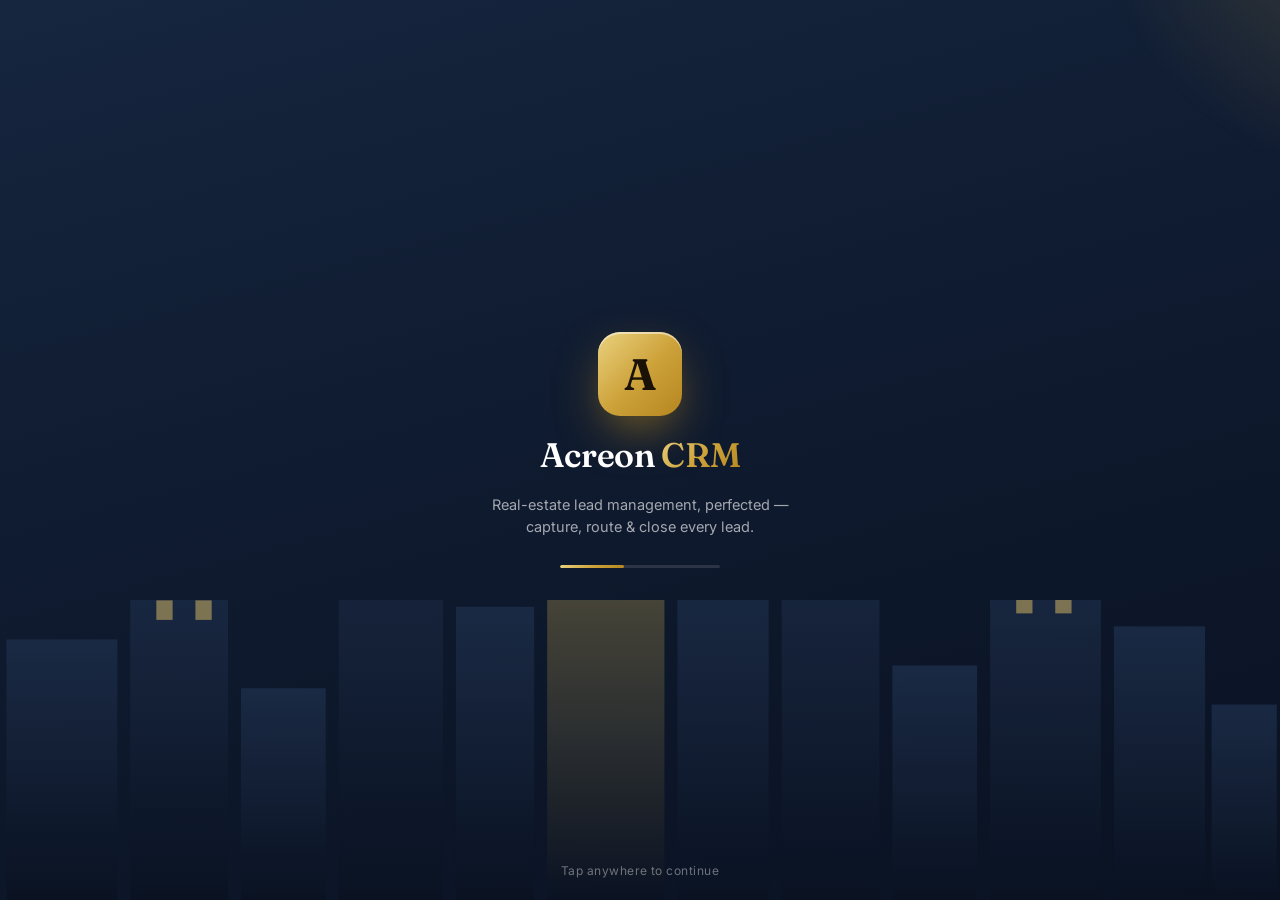
==== commit 6f4e39c1: "Clickable report cards + drill-downs + correct avatar initials - Reports KPI cards now tap through (" ====
--- a/channel-partners.html
+++ b/channel-partners.html
@@ -9,7 +9,7 @@
 <link rel="preconnect" href="https://fonts.googleapis.com">
 <link rel="preconnect" href="https://fonts.gstatic.com" crossorigin>
 <link href="https://fonts.googleapis.com/css2?family=Fraunces:opsz,wght@9..144,500;9..144,600;9..144,700&family=Inter:wght@400;500;600;700&family=JetBrains+Mono:wght@400;500&display=swap" rel="stylesheet">
-<link rel="stylesheet" href="assets/styles.css?v=2">
+<link rel="stylesheet" href="assets/styles.css?v=12">
 <script>window.MOCK_DATA = {"owner":{"id":"U-1000","name":"Keya Trehan","initials":"KT","color":"amber","roleName":"Super Admin"},"employees":[{"id":"U-1001","name":"DEVANSH MEHTA","initials":"DM","color":"emerald","roleName":"Relationship Manager","email":"devansh.mehta@acreon.in","phone":"+91 96060 79735","employeeId":"46160","department":"Sales","joinedAt":"28 Jun 2024"},{"id":"U-1003","name":"KABIR","initials":"KA","color":"violet","roleName":"Sales Executive","email":"kabir@acreon.in","phone":"+91 96060 79731","employeeId":"46162","department":"Sales","joinedAt":"28 Nov 2025"},{"id":"U-1004","name":"RUDRA","initials":"RU","color":"rose","roleName":"Sales Executive","email":"rudra@acreon.in","phone":"+91 89048 48265","employeeId":"46163","department":"Sales","joinedAt":"28 Nov 2025"},{"id":"U-1005","name":"SAMAR","initials":"SA","color":"sky","roleName":"Pre Sales","email":"samar@acreon.in","phone":"+91 94490 81533","employeeId":"46164","department":"Sales","joinedAt":"28 Nov 2025"},{"id":"U-1006","name":"VEDANT","initials":"VE","color":"teal","roleName":"Sales Executive","email":"vedant@acreon.in","phone":"+91 99456 41244","employeeId":"46165","department":"Sales","joinedAt":"28 Nov 2025"}],"projects":[{"name":"SOBHA Crystal Meadows","location":"North Bangalore","zone":"North","priceCr":10.5,"types":["3BHK","4BHK","Villa"]},{"name":"Diamond Blossoms","location":"East Bangalore","zone":"East","priceCr":3.65,"types":["2BHK","3BHK"]},{"name":"Kavin Sethi","location":"Whitefield","zone":"East","priceCr":3,"types":["2BHK","3BHK"]},{"name":"Sowparnika Life On The Green","location":"Sarjapur Road","zone":"South","priceCr":2,"types":["1BHK","2BHK"]},{"name":"Natura Earth Villas","location":"Devanahalli","zone":"North","priceCr":2,"types":["Villa","Plot"]},{"name":"Natura Flying Leaf","location":"Yelahanka","zone":"North","priceCr":2,"types":["Plot","Villa"]},{"name":"Eklavya Arora","location":"Hennur","zone":"North","priceCr":2,"types":["2BHK","3BHK"]},{"name":"JRC Sanzio","location":"Hoskote","zone":"East","priceCr":2,"types":["2BHK","3BHK"]},{"name":"JRC Palladio","location":"Whitefield","zone":"East","priceCr":3,"types":["3BHK","4BHK"]},{"name":"Song Of Silence","location":"Kanakapura Road","zone":"South","priceCr":2,"types":["2BHK","3BHK"]},{"name":"Buildiko Spring Woods - Ceyone","location":"Sarjapur Road","zone":"South","priceCr":3,"types":["3BHK","Villa"]},{"name":"Atco La-Vivant","location":"Doddaballapur","zone":"North","priceCr":3,"types":["Villa","Plot"]},{"name":"Soulace Modern Space","location":"Bellandur","zone":"East","priceCr":4,"types":["3BHK","4BHK"]},{"name":"NVT Symphony Of Orchids","location":"JP Nagar","zone":"South","priceCr":6,"types":["4BHK","Villa"]},{"name":"Woodslave","location":"Whitefield","zone":"East","priceCr":3,"types":["Villa","Plot"]},{"name":"Vaishali Anand","location":"Electronic City","zone":"South","priceCr":2.95,"types":["2BHK","3BHK"]},{"name":"NATURA ATAVI","location":"Yelahanka","zone":"North","priceCr":2.9,"types":["Villa","Plot"]},{"name":"Grand La Palazzo","location":"Hennur Road","zone":"North","priceCr":2.55,"types":["3BHK","4BHK"]},{"name":"Kavin Jalan","location":"Whitefield","zone":"East","priceCr":2.85,"types":["2BHK","3BHK"]},{"name":"Sri Balaji Urban Retreat","location":"Bommanahalli","zone":"South","priceCr":2.84,"types":["2BHK","3BHK"]},{"name":"MJR DIVINE MEADOWS","location":"Bagaluru","zone":"North","priceCr":3.06,"types":["Plot","Villa"]}],"channelPartners":[{"id":"CP-10001","name":"Pranav Ohri","firm":"Skyline Realty","initials":"PO","color":"emerald","phone":"+91 98801 22110","email":"pranav.ohri@acreon.in","reraRegNo":"PRM/KA/RERA/1251/310/AG/180921/002345","area":"Whitefield","status":"Active","onboardedAt":"12 Jan 2026","approvedBy":"Keya Trehan"},{"id":"CP-10002","name":"Advik Bhasin","firm":"Nest Property Hub","initials":"AB","color":"violet","phone":"+91 99016 44218","email":"advik.bhasin@acreon.in","reraRegNo":"PRM/KA/RERA/1251/310/AG/050322/006781","area":"Sarjapur Road","status":"Active","onboardedAt":"18 Jan 2026","approvedBy":"Keya Trehan"},{"id":"CP-10003","name":"Diya Handa","firm":"Citywide Brokers","initials":"DH","color":"sky","phone":"+91 90085 73390","email":"diya.handa@acreon.in","reraRegNo":"PRM/KA/RERA/1251/446/AG/110522/008934","area":"North Bangalore","status":"Active","onboardedAt":"02 Feb 2026","approvedBy":"Keya Trehan"},{"id":"CP-10004","name":"Raghav Marwah","firm":"Anchor Estates","initials":"RM","color":"amber","phone":"+91 96320 11874","email":"raghav.marwah@acreon.in","reraRegNo":"PRM/KA/RERA/1251/446/AG/190722/010220","area":"East Bangalore","status":"Active","onboardedAt":"20 Feb 2026","approvedBy":"Keya Trehan"},{"id":"CP-10005","name":"Zorawar Sarin","firm":"Urban Keys Realty","initials":"ZS","color":"rose","phone":"+91 73538 90021","email":"zorawar.sarin@acreon.in","reraRegNo":"—","area":"Hennur","status":"Pending","onboardedAt":"28 May 2026","approvedBy":null},{"id":"CP-10006","name":"Myra Walia","firm":"Prime Plots & Homes","initials":"MW","color":"slate","phone":"+91 80889 45612","email":"myra.walia@acreon.in","reraRegNo":"PRM/KA/RERA/1251/310/AG/240122/004567","area":"Yelahanka","status":"Suspended","onboardedAt":"05 Dec 2025","approvedBy":"Keya Trehan"}],"clashRecords":[{"id":"CL-5001","leadId":"L-1104","conflictsWithLeadId":"L-1104","phone":"+91 89045 67890","project":"Natura Earth Villas","kind":"clash","status":"open","resolution":null,"resolvedBy":null,"newRegistrant":{"name":"Pranav Ohri","type":"cp","registeredAt":"2026-05-30"},"existingRegistrant":{"name":"KABIR","type":"inhouse","registeredAt":"2026-04-21"}},{"id":"CL-5002","leadId":"L-1102","conflictsWithLeadId":"L-1102","phone":"+91 97412 89234","project":"Kavin Sethi","kind":"clash","status":"open","resolution":null,"resolvedBy":null,"newRegistrant":{"name":"Advik Bhasin","type":"cp","registeredAt":"2026-06-01"},"existingRegistrant":{"name":"RUDRA","type":"inhouse","registeredAt":"2026-04-19"}},{"id":"CL-5003","leadId":null,"conflictsWithLeadId":"L-1105","phone":"+91 98760 33445","project":"NVT Symphony Of Orchids","kind":"verification","status":"open","resolution":null,"resolvedBy":null,"newRegistrant":{"name":"Diya Handa","type":"cp","registeredAt":"2026-06-02","proposedLeadName":"Manas Garg"},"existingRegistrant":{"name":"DEVANSH MEHTA","type":"inhouse","registeredAt":"2026-04-22","leadName":"Nirvaan Datta"}}],"leads":[{"id":"L-1000","name":"Rudra Tandon","initials":"RT","color":"amber","phone":"+91 90610 17660","email":"rudra.tandon@gmail.com","project":"Amberstone Sleek","budget":"2.5 Cr","config":"5 BHK","stage":"Negotiation","source":"Facebook","sourceCls":"source-fb","sourceIcon":"F","currentOwnerId":"U-1001","originalOwnerId":"U-1001","isClosed":false,"rotations":0,"isStale":false,"daysSinceContact":2,"dealValue":null,"statusLabel":"Fresh — Active","statusPill":"pill-emerald","registrantType":"inhouse","registeredBy":"U-1001","registrantName":"DEVANSH MEHTA","registeredAt":"2025-11-30","validityDays":90,"claimValidUntil":"2026-02-28","clashStatus":null,"relatedTo":[]},{"id":"L-1001","name":"Veer","initials":"VE","color":"emerald","phone":"+91 94816 70279","email":"veer@gmail.com","project":"Amberstone Sleek","budget":"2 Cr","config":"3 BHK","stage":"Open","source":"Instagram","sourceCls":"source-ig","sourceIcon":"I","currentOwnerId":"U-1001","originalOwnerId":"U-1001","isClosed":false,"rotations":0,"isStale":true,"daysSinceContact":5,"dealValue":null,"statusLabel":"Fresh — Active","statusPill":"pill-emerald","registrantType":"inhouse","registeredBy":"U-1001","registrantName":"DEVANSH MEHTA","registeredAt":"2025-11-30","validityDays":90,"claimValidUntil":"2026-02-28","clashStatus":null,"relatedTo":[]},{"id":"L-1002","name":"Rudra Nanda","initials":"RN","color":"violet","phone":"+91 89042 75185","email":"rudra.nanda@gmail.com","project":"Signatures","budget":"1.5 Cr","config":"3 BHK","stage":"Open","source":"Facebook","sourceCls":"source-fb","sourceIcon":"F","currentOwnerId":"U-1001","originalOwnerId":"U-1001","isClosed":false,"rotations":0,"isStale":true,"daysSinceContact":4,"dealValue":null,"statusLabel":"Fresh — Active","statusPill":"pill-emerald","registrantType":"inhouse","registeredBy":"U-1001","registrantName":"DEVANSH MEHTA","registeredAt":"2025-11-30","validityDays":90,"claimValidUntil":"2026-02-28","clashStatus":null,"relatedTo":[]},{"id":"L-1003","name":"Kabir Darsh","initials":"KD","color":"rose","phone":"+91 96200 01490","email":"kabir.darsh@gmail.com","project":"Signatures","budget":"2 Cr","config":"3 BHK","stage":"Open","source":"Facebook","sourceCls":"source-fb","sourceIcon":"F","currentOwnerId":"U-1001","originalOwnerId":"U-1001","isClosed":false,"rotations":0,"isStale":true,"daysSinceContact":6,"dealValue":null,"statusLabel":"Fresh — Active","statusPill":"pill-emerald","registrantType":"inhouse","registeredBy":"U-1001","registrantName":"DEVANSH MEHTA","registeredAt":"2025-11-30","validityDays":90,"claimValidUntil":"2026-02-28","clashStatus":null,"relatedTo":[]},{"id":"L-1004","name":"Bodhi Bakshi","initials":"BB","color":"sky","phone":"+91 99021 98778","email":"bodhi.bakshi@gmail.com","project":"Signatures","budget":"1.8 Cr","config":"3 BHK","stage":"Opportunity","source":"Instagram","sourceCls":"source-ig","sourceIcon":"I","currentOwnerId":"U-1001","originalOwnerId":"U-1001","isClosed":false,"rotations":0,"isStale":true,"daysSinceContact":3,"dealValue":null,"statusLabel":"Fresh — Active","statusPill":"pill-emerald","registrantType":"inhouse","registeredBy":"U-1001","registrantName":"DEVANSH MEHTA","registeredAt":"2025-11-30","validityDays":90,"claimValidUntil":"2026-02-28","clashStatus":null,"relatedTo":[]},{"id":"L-1100","name":"Jayesh Sodhi","initials":"JS","color":"teal","phone":"+91 98450 23001","email":"jayesh.sodhi@gmail.com","project":"SOBHA Crystal Meadows","budget":"10 Cr","config":"4 BHK","stage":"Prospect","source":"99acres","sourceCls":"source-99","sourceIcon":"9","currentOwnerId":"U-1003","originalOwnerId":"U-1001","isClosed":false,"rotations":1,"isStale":false,"daysSinceContact":1,"dealValue":null,"statusLabel":"Rotated 1x","statusPill":"pill-amber","registrantType":"cp","registeredBy":"CP-10001","registrantName":"Pranav Ohri","registeredAt":"2026-04-17","validityDays":90,"claimValidUntil":"2026-07-16","clashStatus":null,"relatedTo":[]},{"id":"L-1101","name":"Saira Uppal","initials":"SU","color":"slate","phone":"+91 99876 45112","email":"saira.uppal@gmail.com","project":"Diamond Blossoms","budget":"3.65 Cr","config":"3 BHK","stage":"Closed","source":"MagicBricks","sourceCls":"source-mb","sourceIcon":"M","currentOwnerId":"U-1004","originalOwnerId":"U-1003","isClosed":true,"rotations":1,"isStale":false,"daysSinceContact":null,"dealValue":3.4,"statusLabel":"Converted to Deal","statusPill":"pill-emerald","registrantType":"cp","registeredBy":"CP-10002","registrantName":"Advik Bhasin","registeredAt":"2026-04-18","validityDays":90,"claimValidUntil":"2026-07-17","clashStatus":null,"relatedTo":[]},{"id":"L-1102","name":"Shaurya Chhabra","initials":"SC","color":"indigo","phone":"+91 97412 89234","email":"shaurya.chhabra@gmail.com","project":"Kavin Sethi","budget":"3 Cr","config":"3 BHK","stage":"Closed","source":"Housing.com","sourceCls":"source-housing","sourceIcon":"H","currentOwnerId":"U-1005","originalOwnerId":"U-1004","isClosed":true,"rotations":1,"isStale":false,"daysSinceContact":null,"dealValue":2.8,"statusLabel":"Converted to Deal","statusPill":"pill-emerald","registrantType":"inhouse","registeredBy":"U-1004","registrantName":"RUDRA","registeredAt":"2026-04-19","validityDays":90,"claimValidUntil":"2026-07-18","clashStatus":"under_review","relatedTo":[]},{"id":"L-1103","name":"Darsh Bhalla","initials":"DB","color":"amber","phone":"+91 99001 23456","email":"darsh.bhalla@gmail.com","project":"Soulace Modern Space","budget":"4 Cr","config":"Villa","stage":"Site Visit","source":"Facebook","sourceCls":"source-fb","sourceIcon":"F","currentOwnerId":"U-1006","originalOwnerId":"U-1001","isClosed":false,"rotations":2,"isStale":true,"daysSinceContact":3,"dealValue":null,"statusLabel":"Rotated 2x","statusPill":"pill-amber","registrantType":"cp","registeredBy":"CP-10003","registrantName":"Diya Handa","registeredAt":"2026-04-20","validityDays":90,"claimValidUntil":"2026-07-19","clashStatus":null,"relatedTo":[]},{"id":"L-1104","name":"Parth Luthra","initials":"PL","color":"emerald","phone":"+91 89045 67890","email":"parth.luthra@gmail.com","project":"Natura Earth Villas","budget":"2 Cr","config":"Villa","stage":"Site Visit","source":"Instagram","sourceCls":"source-ig","sourceIcon":"I","currentOwnerId":"U-1001","originalOwnerId":"U-1003","isClosed":false,"rotations":2,"isStale":true,"daysSinceContact":3,"dealValue":null,"statusLabel":"Rotated 2x","statusPill":"pill-amber","registrantType":"inhouse","registeredBy":"U-1003","registrantName":"KABIR","registeredAt":"2026-04-21","validityDays":90,"claimValidUntil":"2026-07-20","clashStatus":"under_review","relatedTo":[]},{"id":"L-1105","name":"Nirvaan Datta","initials":"ND","color":"violet","phone":"+91 98760 33445","email":"nirvaan.datta@gmail.com","project":"NVT Symphony Of Orchids","budget":"6 Cr","config":"4 BHK","stage":"Opportunity","source":"99acres","sourceCls":"source-99","sourceIcon":"9","currentOwnerId":"U-1005","originalOwnerId":"U-1001","isClosed":false,"rotations":3,"isStale":false,"daysSinceContact":2,"dealValue":null,"statusLabel":"Final attempt","statusPill":"pill-red","registrantType":"inhouse","registeredBy":"U-1001","registrantName":"DEVANSH MEHTA","registeredAt":"2026-04-22","validityDays":90,"claimValidUntil":"2026-07-21","clashStatus":null,"relatedTo":[]},{"id":"L-1106","name":"Devansh Sahni","initials":"DS","color":"rose","phone":"+91 70450 11223","email":"devansh.sahni@gmail.com","project":"JRC Palladio","budget":"3 Cr","config":"3 BHK","stage":"Open","source":"Website","sourceCls":"source-website","sourceIcon":"W","currentOwnerId":"U-1005","originalOwnerId":"U-1004","isClosed":false,"rotations":3,"isStale":true,"daysSinceContact":3,"dealValue":null,"statusLabel":"Final attempt","statusPill":"pill-red","registrantType":"inhouse","registeredBy":"U-1004","registrantName":"RUDRA","registeredAt":"2026-04-23","validityDays":90,"claimValidUntil":"2026-07-22","clashStatus":null,"relatedTo":[]},{"id":"L-1107","name":"Tara Malhotra","initials":"TM","color":"sky","phone":"+91 80505 67098","email":"tara.malhotra@gmail.com","project":"Grand La Palazzo","budget":"2.55 Cr","config":"3 BHK","stage":"Closed","source":"Walk-in","sourceCls":"source-walkin","sourceIcon":"V","currentOwnerId":"U-1006","originalOwnerId":"U-1001","isClosed":true,"rotations":3,"isStale":false,"daysSinceContact":null,"dealValue":2.4,"statusLabel":"Converted to Deal","statusPill":"pill-emerald","registrantType":"inhouse","registeredBy":"U-1001","registrantName":"DEVANSH MEHTA","registeredAt":"2026-04-24","validityDays":90,"claimValidUntil":"2026-07-23","clashStatus":null,"relatedTo":[]},{"id":"L-1108","name":"Urvi Thakur","initials":"UT","color":"teal","phone":"+91 99800 12131","email":"urvi.thakur@gmail.com","project":"Natura Flying Leaf","budget":"2 Cr","config":"Villa","stage":"Closed","source":"Referral","sourceCls":"source-referral","sourceIcon":"R","currentOwnerId":"U-1005","originalOwnerId":"U-1003","isClosed":true,"rotations":3,"isStale":false,"daysSinceContact":null,"dealValue":1.9,"statusLabel":"Converted to Deal","statusPill":"pill-emerald","registrantType":"inhouse","registeredBy":"U-1003","registrantName":"KABIR","registeredAt":"2026-04-25","validityDays":90,"claimValidUntil":"2026-07-24","clashStatus":null,"relatedTo":[]},{"id":"L-1109","name":"Shaurya Hooda","initials":"SH","color":"slate","phone":"+91 70222 33445","email":"shaurya.hooda@gmail.com","project":"Sri Balaji Urban Retreat","budget":"2.84 Cr","config":"3 BHK","stage":"Closed","source":"Facebook","sourceCls":"source-fb","sourceIcon":"F","currentOwnerId":"U-1003","originalOwnerId":"U-1004","isClosed":true,"rotations":3,"isStale":false,"daysSinceContact":null,"dealValue":null,"statusLabel":"Not Interested","statusPill":"pill-slate","registrantType":"inhouse","registeredBy":"U-1004","registrantName":"RUDRA","registeredAt":"2026-04-26","validityDays":90,"claimValidUntil":"2026-07-25","clashStatus":null,"relatedTo":[]}]};</script>
 </head>
 <body data-page="channel-partners" data-owner-only="1">
@@ -597,6 +597,6 @@
 
 <div class="toast" id="toast" hidden></div>
 
-<script src="assets/app.js?v=2"></script>
+<script src="assets/app.js?v=7"></script>
 </body>
 </html>
--- a/assets/styles.css
+++ b/assets/styles.css
@@ -1280,3 +1280,133 @@
   .rotation-step { flex-shrink:0; }
   .content, .main { overflow-x:hidden; }
 }
+
+/* FIX: .app is a CSS grid (240px sidebar col + main). Collapse it on mobile
+   so main spans full width once the sidebar is off-canvas. */
+@media (max-width:1024px){
+  .app{ display:block !important; grid-template-columns:1fr !important; }
+  .main{ width:100% !important; }
+}
+
+/* ============================================================
+   MOBILE APP POLISH v4 — header stacking, table->cards, tap feedback
+   ============================================================ */
+@media (max-width:768px){
+  /* page header: title on top, action buttons wrap into a tidy row */
+  .mhead{ flex-direction:column !important; align-items:stretch !important; gap:12px !important; }
+  .mhead-title{ flex:1 1 100% !important; }
+  .mhead-spacer{ display:none !important; }
+  .mhead > .btn, .mhead > a.btn, .mhead > button{ flex:1 1 140px; justify-content:center; }
+  .section-title{ font-size:24px; line-height:1.15; }
+
+  /* data tables -> stacked card list (native app feel) */
+  .card:has(table){ padding:8px !important; background:transparent !important; border:none !important; box-shadow:none !important; overflow:visible !important; }
+  .card table, .card tbody, .card td{ display:block !important; width:auto !important; white-space:normal !important; }
+  .card table{ overflow:visible !important; }
+  .card thead{ display:none !important; }
+  /* NOTE: display is intentionally NOT !important here so JS filter/search
+     (which sets inline display:none on a <tr>) can still hide rows.
+     .card tr (0,1,1) still beats the base "tr"/"tbody tr" rules by specificity. */
+  .card tr{ display:block; width:auto !important; white-space:normal !important;
+    background:#fff; border:1px solid var(--color-border); border-radius:var(--radius-lg);
+    padding:12px 14px; margin:0 0 10px; box-shadow:var(--shadow-sm); transition:transform .12s ease, box-shadow .15s ease; }
+  .card tr[style*="display: none"], .card tr[style*="display:none"]{ display:none !important; }
+  .card tr:active{ transform:scale(.985); box-shadow:var(--shadow-md); }
+  .card td{ border:none !important; padding:5px 0 !important; }
+  .card td:first-child{ padding-bottom:9px !important; border-bottom:1px solid var(--color-slate-100) !important; margin-bottom:5px; }
+  /* keep avatar+name cell tidy */
+  .lead-name-cell{ display:flex; align-items:center; gap:10px; }
+  .lead-meta{ word-break:break-word; }
+
+  /* tap feedback on interactive cards */
+  .kpi, .card, .stat-card{ -webkit-tap-highlight-color:transparent; }
+  .kpi:active, a.kpi:active{ transform:scale(.985); }
+  .btn:active{ transform:scale(.96); }
+}
+
+/* ============================================================
+   MOBILE APP POLISH v5 — fix text overflow, rotation banner/trail,
+   lead-detail hero + tabs, reports cards
+   ============================================================ */
+@media (max-width:768px){
+  /* --- Rotation banner: stack icon, text, button; text fills width --- */
+  .rot-banner .card-body{ flex-direction:column !important; align-items:flex-start !important; gap:14px !important; text-align:left !important; }
+  .rot-banner .card-body > *{ width:100% !important; max-width:100% !important; min-width:0 !important; }
+  .rot-banner .card-body > div:first-child{ width:auto !important; font-size:26px; }   /* the ↻ icon */
+  .rot-banner .btn, .rot-banner a.btn{ width:100% !important; justify-content:center; }
+  .rot-banner .card-body div{ white-space:normal !important; }
+
+  /* --- Rotation trail: stack steps vertically, full width, no bleed --- */
+  .rotation-trail{ flex-direction:column !important; gap:10px !important; overflow:visible !important; }
+  .rotation-trail > *{ width:100% !important; min-width:0 !important; flex:0 0 auto !important; }
+  .rotation-step{ width:100% !important; min-width:0 !important; }
+  .rotation-step-info{ min-width:0 !important; }
+  .rotation-step-name, .rotation-step-dates{ white-space:normal !important; overflow-wrap:anywhere; }
+  .rotation-trail > span{ align-self:center !important; transform:rotate(90deg); }  /* connector arrow */
+
+  /* --- Generic: lead name / project / meta lines wrap instead of overflow --- */
+  .lead-name, .cell-strong, .lead-meta, .muted, .card-subtitle, .card-title, .section-sub{ white-space:normal !important; overflow-wrap:anywhere; }
+  .content .card-header{ flex-wrap:wrap; gap:6px; }
+
+  /* --- Lead-detail hero: stack + wrap chips --- */
+  .lead-hero-row{ flex-wrap:wrap !important; }
+  .lead-hero-tags{ flex-wrap:wrap !important; }
+  .lead-hero-meta{ white-space:normal !important; overflow-wrap:anywhere; }
+  .lead-hero-name{ white-space:normal !important; }
+
+  /* --- Tab bar: horizontal scroll (segmented), no clipping --- */
+  .tab-bar{ flex-wrap:nowrap !important; overflow-x:auto; -webkit-overflow-scrolling:touch; scrollbar-width:none; }
+  .tab-bar::-webkit-scrollbar{ display:none; }
+  .tab{ flex:0 0 auto !important; white-space:nowrap; }
+
+  /* --- Reports: keep source/rotation bars & rows inside the card --- */
+  .card-body > div{ min-width:0; max-width:100%; }
+  .source-dot{ flex:0 0 auto; }
+}
+
+/* v5.1: stacked rotation trail no longer needs the horizontal connector arrow */
+@media (max-width:768px){ .rotation-trail > span{ display:none !important; } }
+
+/* ============================================================
+   MOBILE APP POLISH v7 — robust: button rows WRAP (never clip on
+   real devices where emoji/text render wider than headless),
+   declutter topbar (FAB covers Add)
+   ============================================================ */
+@media (max-width:768px){
+  /* hero action buttons: wrap, fill width — cannot clip */
+  .lead-hero-actions{ flex-wrap:wrap !important; gap:8px !important; }
+  .lead-hero-actions > .btn{ flex:1 1 calc(50% - 8px); justify-content:center; }
+  /* generic button/action rows wrap */
+  .card-actions, .modal-actions, .form-actions, .filter-bar{ flex-wrap:wrap !important; }
+  /* topbar: remove redundant Add Lead (bottom-nav FAB does Add); give title room */
+  .topbar [data-action="add-lead"]{ display:none !important; }
+  .topbar-title{ max-width:62vw !important; }
+  /* any pill/tag/chip rows wrap, never clip */
+  .lead-hero-tags, .hero-tags, .chips, .tag-row{ flex-wrap:wrap !important; }
+}
+
+/* v8: every multi-button row wraps + button text wraps -> impossible to clip on any device */
+@media (max-width:768px){
+  .btnrow{ flex-wrap:wrap !important; gap:8px !important; }
+  .btnrow > .btn{ white-space:normal !important; overflow-wrap:anywhere; }
+}
+
+/* ============================================================
+   LOGIN PAGE (index.html) — was a hardcoded 50/50 grid, broken on
+   mobile. Collapse to single column: compact branded header + form.
+   ============================================================ */
+@media (max-width:768px){
+  .login-shell{ grid-template-columns:1fr !important; min-height:100dvh; }
+  .login-art{ padding:24px 22px !important; min-height:auto !important; overflow:hidden !important; }
+  .login-art-headline{ font-size:22px !important; line-height:1.2 !important; margin-top:14px; }
+  .login-art-sub{ display:none !important; }
+  .login-art-foot{ display:none !important; }
+  .login-form-wrap{ padding:22px 16px 40px !important; place-items:stretch !important; }
+  .login-card{ max-width:100% !important; width:100% !important; }
+  .login-user-btn{ width:100%; }
+}
+
+/* clickable drill-down rows (source ROI / employee perf) + tap feedback */
+.row-clickable{ cursor:pointer; border-radius:10px; transition:background .12s, transform .08s; }
+.row-clickable:hover{ background:var(--color-slate-50); }
+.row-clickable:active{ transform:scale(.99); }
